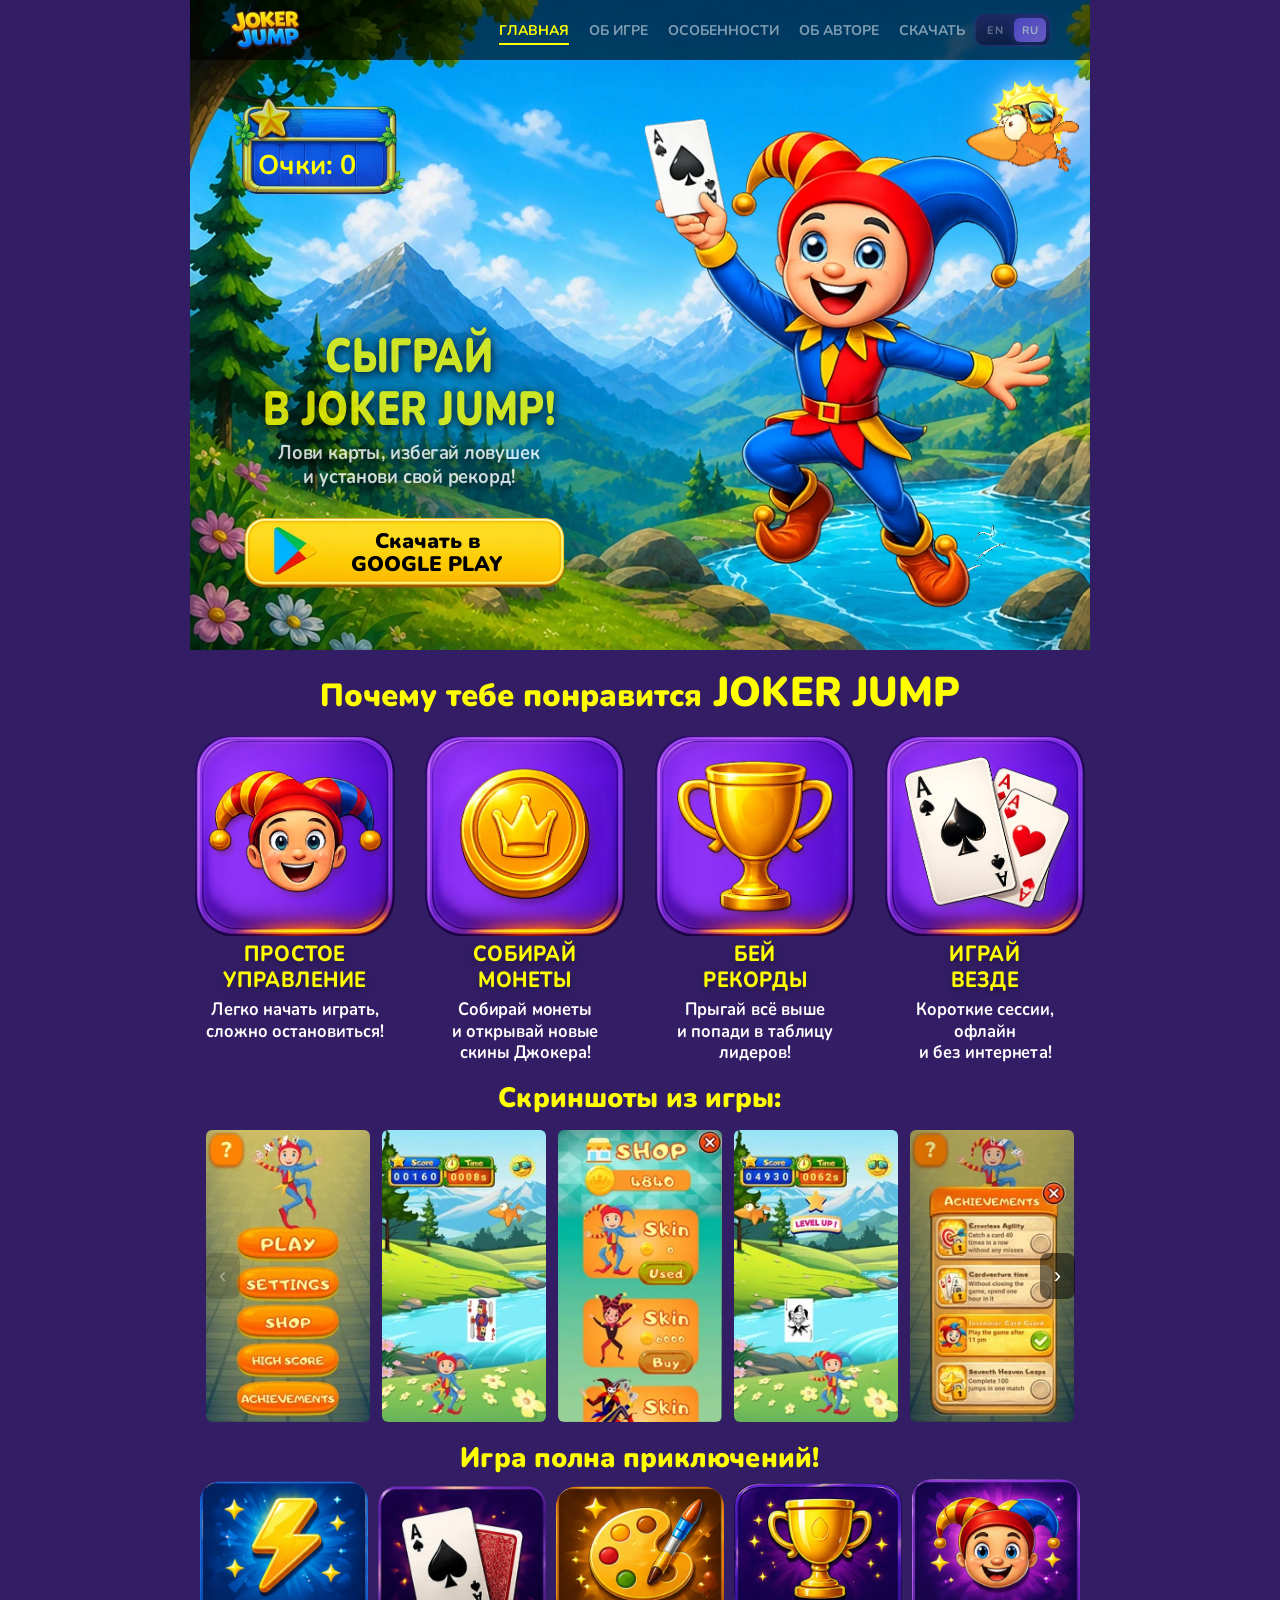
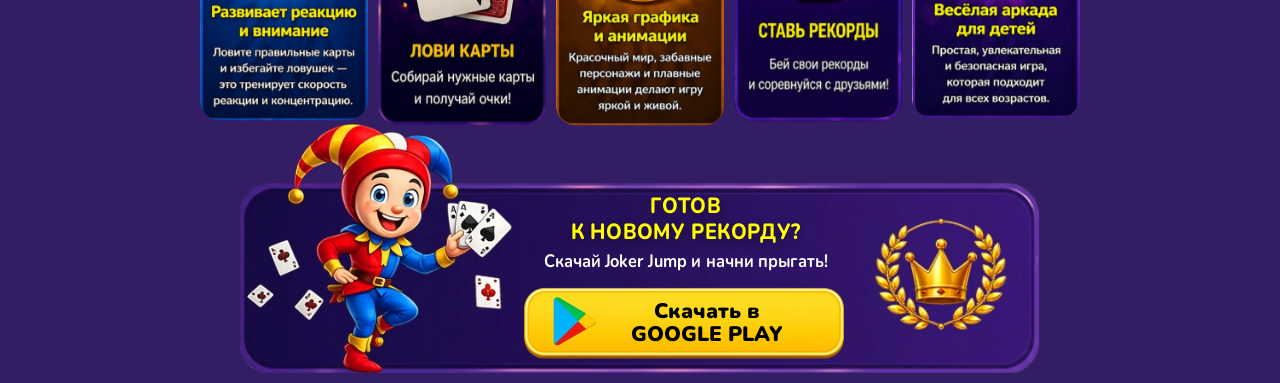
==== ru/index.html @ 9f448774 "Add files" ====
<!DOCTYPE html>
<html lang="ru">
<head>
    <meta charset="UTF-8">
    <title>Мой сайт</title>
    <link rel="stylesheet" href="../assets/styles/styles.css">
	<link href="https://fonts.googleapis.com/css2?family=Baloo+2:wght@400;600;700&display=swap" rel="stylesheet">
	<link href="https://fonts.googleapis.com/css2?family=Nunito:wght@400;600;700;800&display=swap" rel="stylesheet">
<style>
.hero-text{
    left:4%;
}
</style>
</head>

<body>
<header class="header">
    <div class="container menu">
        <img src="../assets/images/Logo.webp" alt="Logo" class="logo">

        <nav>
            <ul>
                <li><a href="index.html" class="active">ГЛАВНАЯ</a></li>
                <li><a href="about_Game.html">ОБ ИГРЕ</a></li>
                <li><a href="peculiarities.html">ОСОБЕННОСТИ</a></li>
                <li><a href="about_Me.html">ОБ АВТОРЕ</a></li>
                <li><a href="https://play.google.com/store/apps/details?id=com.Spinyminds.MyGame" target="_blank" rel="noopener noreferrer">СКАЧАТЬ</a></li>
            </ul>
        </nav>

        <div class="lang-switch">
            <a href="../index.html" class="lang-btn">EN</a>
            <a href="index.html" class="lang-btn active">RU</a>
        </div>
    </div>
</header>

<main class="wrapper">

<section class="hero">
    <div id="score" data-label="Очки">Очки: 0</div>

    <img src="../assets/images/Score.webp" class="score" alt="Score indicator">

    <div class="leaf-layer"></div>

    <div class="joker-stage">
        <img src="../assets/images/ball.webp" class="ball" alt="Ball">
        <img src="../assets/images/Joker.webp" class="joker-layer" alt="Joker character">

        <div class="eye" id="eye1">
            <img src="../assets/images/eye.webp" class="iris" alt="Eye iris">
        </div>

        <div class="eye" id="eye2">
            <img src="../assets/images/eye.webp" class="iris" alt="Eye iris">
        </div>
    </div>

    <img src="../assets/images/Fly.gif" class="fly-layer" alt="Flying animation">
    <img src="../assets/images/Sun.webp" class="sun" alt="Sun">
    <img src="../assets/images/Wave.gif" class="wave" alt="Wave animation">

    <div class="hero-text">
        <h2>СЫГРАЙ<br>в JOKER JUMP!</h2>
        <h3>Лови карты, избегай ловушек<br>и установи свой рекорд!</h3>
    </div>

    <a class="download-btn btn2"
       href="https://play.google.com/store/apps/details?id=com.Spinyminds.MyGame"
       target="_blank" rel="noopener noreferrer">

        <img src="../assets/images/Download.webp" alt="Download">

        <span class="download-text">Скачать в <br>GOOGLE PLAY</span>
    </a>
</section>

<div class="container content">
    <h1>Почему тебе понравится<span class="game-title"> JOKER JUMP</span></h1>

    <div class="small_cards">

        <div class="small_card-wrapper">
            <div class="small_card">
                <div class="small_card-icon" style="background-image: url('../assets/images/Sing_1.webp');"></div>
            </div>
            <h2>ПРОСТОЕ УПРАВЛЕНИЕ</h2>
            <h3>Легко начать играть, сложно остановиться!</h3>
        </div>

        <div class="small_card-wrapper">
            <div class="small_card">
                <div class="small_card-icon" style="background-image: url('../assets/images/Sing_2.webp');"></div>
            </div>
            <h2>СОБИРАЙ МОНЕТЫ</h2>
            <h3>Собирай монеты <br>и открывай новые скины Джокера!</h3>
        </div>

        <div class="small_card-wrapper">
            <div class="small_card">
                <div class="small_card-icon" style="background-image: url('../assets/images/Sing_3.webp');"></div>
            </div>
            <h2>БЕЙ <br>РЕКОРДЫ</h2>
            <h3>Прыгай всё выше <br>и попади в таблицу лидеров!</h3>
        </div>

        <div class="small_card-wrapper">
            <div class="small_card">
                <div class="small_card-icon" style="background-image: url('../assets/images/Sing_4.webp');"></div>
            </div>
            <h2>ИГРАЙ <br>ВЕЗДЕ</h2>
            <h3>Короткие сессии, офлайн <br>и без интернета!</h3>
        </div>

    </div>

<section class="container content">

<h4>Скриншоты из игры:</h4>

<div class="gallery">
  <button class="nav prev">‹</button>

  <div class="gallery-wrapper">
    <div class="gallery-track">
      <img src="../assets/images/Screens_1.webp" alt="Gameplay screenshot 1">
      <img src="../assets/images/Screens_2.webp" alt="Gameplay screenshot 2">
      <img src="../assets/images/Screens_3.webp" alt="Gameplay screenshot 3">
      <img src="../assets/images/Screens_4.webp" alt="Gameplay screenshot 4">
      <img src="../assets/images/Screens_5.webp" alt="Gameplay screenshot 5">
      <img src="../assets/images/Screens_6.webp" alt="Gameplay screenshot 6">
      <img src="../assets/images/Screens_7.webp" alt="Gameplay screenshot 7">
      <img src="../assets/images/Screens_8.webp" alt="Gameplay screenshot 8">
    </div>
  </div>

  <button class="nav next">›</button>
</div>

<h4>Игра полна приключений!</h4>

<div class="layout-grid">

    <div class="wrapper">
        <div class="card">
            <img src="../assets/images/Card_01.webp" alt="Game card 1">
        </div>
    </div>

    <div class="wrapper">
        <div class="card">
            <img src="../assets/images/Card_02.webp" alt="Game card 2">
        </div>
    </div>

    <div class="wrapper">
        <div class="card">
            <img src="../assets/images/Card_03.webp" alt="Game card 3">
        </div>
    </div>

    <div class="wrapper">
        <div class="card">
            <img src="../assets/images/Card_04.webp" alt="Game card 4">
        </div>
    </div>

    <div class="wrapper">
        <div class="card">
            <img src="../assets/images/Card_05.webp" alt="Game card 5">
        </div>
    </div>

</div>

<div class="plaque-wrapper">

    <img src="../assets/images/Purple_plaque.webp" class="Purple_plaque" alt="Purple plaque">

    <div class="plaque-text">
        <h2>ГОТОВ <br>К НОВОМУ РЕКОРДУ?</h2>
        <h3>Скачай Joker Jump и начни прыгать!</h3>
    </div>

    <a class="download-btn btn1"
       href="https://play.google.com/store/apps/details?id=com.Spinyminds.MyGame"
       target="_blank" rel="noopener noreferrer">

        <img src="../assets/images/Download.webp" alt="Download Game">

        <span class="download-text">Скачать в <br>GOOGLE PLAY</span>
    </a>

</div>

</section>
</div>
</main>

<script src="../assets/scripts/script.js"></script>
</body>
</html>
---- assets/styles/styles.css ----
* {
    margin: 0;
    padding: 0;
    box-sizing: border-box;
}

html {
    background: #331E66;
}

@keyframes fadeIn {
    from { opacity: 0; }
    to { opacity: 1; }
}

body {
    animation: fadeIn 0.2s ease;
    font-family: "Nunito", sans-serif;
    background: url('../images/fon.webp') repeat;
}

h1,
h4 {
    color: yellow;
    text-align: center;
    font-weight: 900;
    line-height: 1.1;
    margin: 15px 0 10px;
    transform: scaleX(0.95);
}

h1 {
    transform: scaleX(0.95);
}

h4 {
    font-size: 28px;
}

h2 {
    font-size: 22px;
    font-weight: 800;
    color: yellow;
    text-align: center;
    margin: 5px 0;
    letter-spacing: 0.5px;
    text-transform: uppercase;
    text-shadow: 0 3px 10px rgba(0,0,0,0.4);
    transform: scaleX(0.9);
    line-height: 1.2;
}

h3 {
    font-size: 18px;
    font-weight: 700;
    color: #fff;
    text-align: center;
    transform: scaleX(0.9);
    line-height: 1.2;
}

.container {
    max-width: 900px;
    margin: 0 auto;
    height: 100%;
    user-select: none;
}

.header {
    position: fixed;
    top: 0;
    left: 50%;
    transform: translateX(-50%);
    width: 100%;
    max-width: 900px;
    height: 60px;
    background: rgba(0, 0, 0, 0.6);
    z-index: 3;
}

.menu {
    display: flex;
    align-items: center;
    height: 100%;
    padding: 0 40px;
}

nav {
  margin-left: auto;
}

.menu ul {
    display: flex;
    gap: 6px 20px;
    list-style: none;
    margin-left: 20px;
    flex-wrap: wrap;
}

.menu a {
    white-space: nowrap;
    font-size: 14px;
}

.logo {
    height: 40px;
}

.hero {
    width: 100%;
    max-width: 900px;
    height: 650px;
    margin: 0 auto;
    background: url('../images/Cap.webp') no-repeat left top;
    position: relative;
    overflow: hidden;
    z-index: 1;
    user-select: none;
}

.score {
    position: absolute;
    height: 15%;
    top: 15%;
    left: 0%;
    transform: translate(+25%, 0%);
    z-index: 2;
    pointer-events: none;
    opacity: 0.8;
}

#score {
    position: absolute;
    top: 21%;
    left: 53px;
    text-align: left;
    font-size: 27px;
    font-weight: bold;
    color: yellow;
    z-index: 3;
    padding: 10px 15px;
    border-radius: 10px;
    pointer-events: none;
}

.leaf-layer {
    position: absolute;
    inset: 0;
    overflow: hidden;
    pointer-events: none;
}

.joker-stage {
    position: absolute;
    width: 900px;
    height: 650px;
    left: 50%;
    top: 0;
    transform: translateX(-50%);
    transform-origin: top center;
    z-index: 2;
    pointer-events: none;
}

.joker-layer {
    position: absolute;
    inset: 0;
    width: auto;
    height: 80%;
    object-fit: contain;
    margin-left: 455px;
    margin-top: 100px;
    z-index: 2;
    pointer-events: none;
}

.ball {
    position: absolute;
    inset: 0;
    width: 12%;
    height: 12%;
    object-fit: contain;
    margin-left: 600px;
    margin-top: 210px;
    z-index: 1;
    pointer-events: none;
}

.eye {
    position: absolute;
    width: 60px;
    height: 60px;
    overflow: hidden;
    border-radius: 50%;
    z-index: 1;
}

#eye1 {
    top: 217px;
    left: 595px;
}

#eye2 {
    top: 225px;
    left: 650px;
}

.iris {
    position: absolute;
    width: 50%;
    height: 50%;
    top: 50%;
    left: 50%;
    transform: translate(-50%, -50%);
    pointer-events: none;
}

.sun {
    width: 80px;
    position: absolute;
    top: 80px;
    left: 800px;
    animation: sunDance 3s ease-in-out infinite;
    transform-origin: center bottom;
    pointer-events: none;
    filter:
        drop-shadow(0 0 10px rgba(220,240,255,0.9))
        drop-shadow(0 0 25px rgba(140,180,255,0.5))
        drop-shadow(0 0 50px rgba(90,120,255,0.3));
}

.wave {
    position: absolute;
    top: 485px;
    left: 730px;
    pointer-events: none;
}

@keyframes sunDance {
    0% { transform: rotate(-8deg) translateY(0) scaleY(1) scaleX(0.95); }
    25% { transform: rotate(0deg) translateY(-5px) scaleY(1.05); }
    50% { transform: rotate(10deg) translateY(0) scaleY(1.0); }
    75% { transform: rotate(0deg) translateY(-5px) scaleY(1.10); }
    100% { transform: rotate(-8deg) translateY(0) scaleY(1) scaleX(0.95); }
}

nav ul {
    list-style: none;
    display: flex;
    gap: 30px;
}

nav a {
    position: relative;
    text-decoration: none;
    color: rgba(255, 255, 255, 0.5);
    font-weight: bold;
    padding-bottom: 5px;
    transition: all 0.3s ease;
}

nav a.active {
    color: yellow;
}

nav a::after {
    content: "";
    position: absolute;
    left: 0;
    bottom: 0;
    width: 0%;
    height: 2px;
    background: yellow;
    transition: width 0.3s ease;
}

nav a.active::after,
nav a:hover::after {
    width: 100%;
}

nav a:hover {
    color: yellow;
}

nav ul:hover a,
nav ul:hover a.active {
    color: rgba(255, 255, 255, 0.3);
}

nav ul a:hover,
nav ul a.active:hover {
    color: yellow;
}

.content {
    padding: 5px;
}

.game-title {
    font-size: 1.3em;
}

.layout-grid {
    display: grid;
    grid-template-columns: repeat(auto-fit, minmax(130px, 1fr));
    gap: 10px;
    width: 100%;
    max-width: 1000px;
    margin-top: 0;
}

.wrapper {
    perspective: 900px;
    will-change: transform;
}

.card {
    position: relative;
    border-radius: 20px;
    overflow: hidden;
    transform-style: preserve-3d;
    will-change: transform;
    opacity: 0;
    transform: translateY(40px) scale(0.95);
    transition: opacity .6s ease, transform .6s ease;
}

.card.show {
    opacity: 1;
    transform: translateY(0) scale(1);
}

.card img {
    width: 100%;
    display: block;
    transform: translateZ(20px);
    pointer-events: none;
}

.overlay {
    position: absolute;
    inset: 0;
    background: linear-gradient(to top, rgba(0,0,0,0.8), transparent);
    transform: translateZ(30px);
}

.card-content {
    position: absolute;
    bottom: 0;
    padding: 20px;
    color: white;
    transform: translateZ(60px);
}

.card-content h3 {
    margin: 0 0 8px;
}

.card-content p {
    font-size: 14px;
    opacity: 0.8;
}

.glare {
    position: absolute;
    inset: 0;
    border-radius: inherit;
    opacity: 0;
    pointer-events: none;
    mix-blend-mode: overlay;
}

.card::before {
    content: "";
    position: absolute;
    inset: -2px;
    border-radius: 22px;
    background: linear-gradient(45deg, #ff00cc, #3333ff, #ffcc00);
    filter: blur(10px);
    opacity: 0;
    transition: .3s;
}

.card:hover::before {
    opacity: .8;
}

.spark {
    position: absolute;
    width: 10px;
    height: 10px;
    background: gold;
    border-radius: 50%;
    pointer-events: none;
    opacity: 0;
    animation: sparkAnim 0.8s ease-out forwards;
}

@keyframes sparkAnim {
    0% { transform: scale(0); opacity: 1; }
    100% { transform: scale(1) translate(var(--x), var(--y)); opacity: 0; }
}

.small_cards {
    display: grid;
    grid-template-columns: repeat(auto-fit, minmax(160px, 1fr));
    gap: 30px;
    padding-top: 10px;
    max-width: 900px;
    margin: 0 auto;
}

.small_card-wrapper {
    width: 100%;
    cursor: pointer;
}

.small_card {
    width: 100%;
    aspect-ratio: 1 / 1;
    background: url("../images/Button.webp") no-repeat center/cover;
    border-radius: 20px;
    transition: transform 0.35s ease, box-shadow 0.35s ease;
    position: relative;
    overflow: hidden;
}

.small_card::before {
    content: "";
    position: absolute;
    top: 0;
    left: -100%;
    width: 100%;
    height: 100%;
    background: linear-gradient(
        120deg,
        transparent,
        rgba(255,255,255,0.4),
        transparent
    );
    transition: 0.6s;
}

.small_card-icon {
    position: absolute;
    inset: 0;
    background-size: contain;
    background-repeat: no-repeat;
    background-position: center;
    transition: transform 0.35s ease;
}

.small_card-wrapper:hover .small_card {
    transform: translateY(-8px);
    box-shadow: 0 12px 25px rgba(0,0,0,0.2);
}

.small_card-wrapper:hover .small_card::before {
    left: 100%;
}

.small_card-wrapper:hover .small_card-icon {
    transform: scale(1.1) rotate(5deg);
}

.fall-item {
    position: absolute;
    top: -80px;
    background-size: contain;
    background-repeat: no-repeat;
    pointer-events: auto;
    cursor: pointer;
    animation: fall linear forwards, sway ease-in-out infinite;
    will-change: transform, filter;
}

@keyframes fall {
    0% { transform: translateY(0) rotate(0deg); opacity: 1; }
    80% { opacity: 1; }
    100% { transform: translateY(var(--fall-distance)) rotate(360deg); opacity: 0; }
}

@keyframes sway {
    0%, 100% { margin-left: 0px; }
    50% { margin-left: 30px; }
}

.fly-layer {
    position: absolute;
    top: 100px;
    left: 0;
    width: 120px;
    will-change: transform;
    z-index: 1;
    cursor: pointer;
    pointer-events: auto;
}

.gallery {
    position: relative;
    max-width: 1100px;
    margin: 10px auto;
}

.gallery-wrapper {
    overflow: hidden;
    cursor: grab;
}

.gallery-track {
    display: flex;
    transition: transform 0.4s ease;
    cursor: grab;
}

.gallery-track img {
    flex-shrink: 0;
    width: calc(100% / 5);
    padding: 6px;
    border-radius: 12px;
    object-fit: cover;
    user-select: none;
    pointer-events: none;
}

.nav {
    position: absolute;
    top: 50%;
    transform: translateY(-50%);
    background: rgba(0,0,0,0.5);
    color: white;
    border: none;
    padding: 10px 14px;
    cursor: pointer;
    font-size: 22px;
    border-radius: 8px;
    z-index: 10;
}

.prev { left: 5px; }
.next { right: 5px; }

.nav:hover {
    background: rgba(0,0,0,0.8);
}

.nav:disabled {
    opacity: 0.3;
    cursor: default;
}

@media (max-width: 900px) {
    .gallery-track img {
        width: calc(100% / 3);
    }
}

@media (max-width: 500px) {
    .gallery-track img {
        width: 100%;
    }
}

.plaque-wrapper {
    position: relative;
    display: flex;
    justify-content: center;
    width: 100%;
}

.Purple_plaque {
    display: block;
    width: 800px;
}

.plaque-text,
.plaque-text_2 {
    position: absolute;
    left: 50%;
    text-align: center;
    color: black;
}

.plaque-text {
    top: 35%;
    transform: translate(-36%, -20%);
}

.plaque-text_2 {
    top: 25%;
    transform: translate(-44%, -20%);
}

.plaque-text h2,
.plaque-text_2 h2 {
    font-size: clamp(18px, 2.2vw, 22px);
    font-weight: 800;
    color: yellow;
    text-align: center;
    margin: 0;
    letter-spacing: 0.5px;
    text-transform: uppercase;
    text-shadow: 0 3px 10px rgba(0,0,0,0.4);
}

.plaque-text h3,
.plaque-text_2 h3 {
    font-size: clamp(15px, 1.8vw, 18px);
    font-weight: 700;
    color: #fff;
    text-align: center;
    margin: 5px;
}

.download-btn {
    position: absolute;
    display: inline-block;
    transition:
        transform 0.2s ease,
        filter 0.2s ease,
        box-shadow 0.2s ease;
    border-radius: 20px;
    overflow: hidden;
    transform: scale(1);
}

.btn1 {
    top: 80%;
    left: 55%;
    --tx: -50%;
    --ty: -50%;
    transform: translate(-50%, -50%) scale(1);
}

.btn2 {
    top: 85%;
    left: 0%;
    --tx: 17%;
    --ty: -50%;
    transform: translate(17%, -50%) scale(1);
    z-index: 2;
}

.btn3 {
    top: 70%;
    left: 0%;
    --tx: 95%;
    --ty: -50%;
    transform: translate(95%, -50%) scale(1);
    z-index: 2;
}

.download-btn:hover {
    transform: translate(var(--tx, 0), var(--ty, 0)) scale(1.04);
    filter: brightness(1.08);
    box-shadow: 0 15px 35px rgba(0,0,0,0.45);
}

.download-btn:active {
    transform: translate(var(--tx, 0), var(--ty, 0)) scale(0.94);
}

.download-btn img {
    display: block;
    width: 320px;
    user-select: none;
    pointer-events: none;
}

.download-text {
    position: absolute;
    top: 50%;
    left: 50%;
    transform: translate(-35%, -50%);
    color: black;
    font-size: 21px;
    pointer-events: none;
    font-weight: 900;
    line-height: 1.1;
    text-align: center;
    white-space: nowrap;
}

.hero-text {
    position: absolute;
    top: 50%;
    left: 2%;
    text-align: center;
    color: black;
}

.hero h2 {
    font-size: 48px;
    color: yellow;
    text-align: center;
    font-weight: 900;
    text-shadow:
        0 3px 10px rgba(0,0,0,0.9),
        0 0 20px rgba(0,0,0,0.6);
    opacity: 0.8;
    line-height: 1.1;
    transform: scaleX(0.8);
}

.hero h3 {
    font-size: 20px;
    color: white;
    text-align: center;
    font-weight: 700;
    opacity: 0.8;
    text-shadow:
        0 3px 10px rgba(0,0,0,0.9),
        0 0 20px rgba(0,0,0,0.6);
}

.lang-switch {
  display: flex;
  align-items: center;
  gap: 3px;
  margin-left: 10px;
  opacity: 0.6;
  padding: 3px;
  border-radius: 9px;
  background:
    linear-gradient(180deg, rgba(50, 25, 100, .95), rgba(18, 10, 45, .95));
  border: 1px solid rgba(141, 92, 255, .22);
  box-shadow: 0 0 10px rgba(120,70,255,.12);
}

.lang-btn {
  display: flex;
  align-items: center;
  justify-content: center;
  width: 32px;
  height: 24px;
  border-radius: 6px;
  text-decoration: none;
  font-size: 11px !important;
  font-weight: 700;
  letter-spacing: .5px;
  color: rgba(255,255,255,.55);
  transition: .2s ease;
}

.lang-btn:hover {
  color: #fff;
  background: rgba(141,92,255,.12);
}

.lang-btn.active {
  color: #fff;
  background: linear-gradient(135deg, #7f4fff, #ac72ff);
  box-shadow: 0 0 10px rgba(140,90,255,.35);
}

.lang-switch:hover .lang-btn {
  opacity: .35;
}

.lang-switch .lang-btn:hover {
  opacity: 1;
}

@media (max-width: 900px) {
  .lang-switch {
    margin-top: 4px;
  }
}
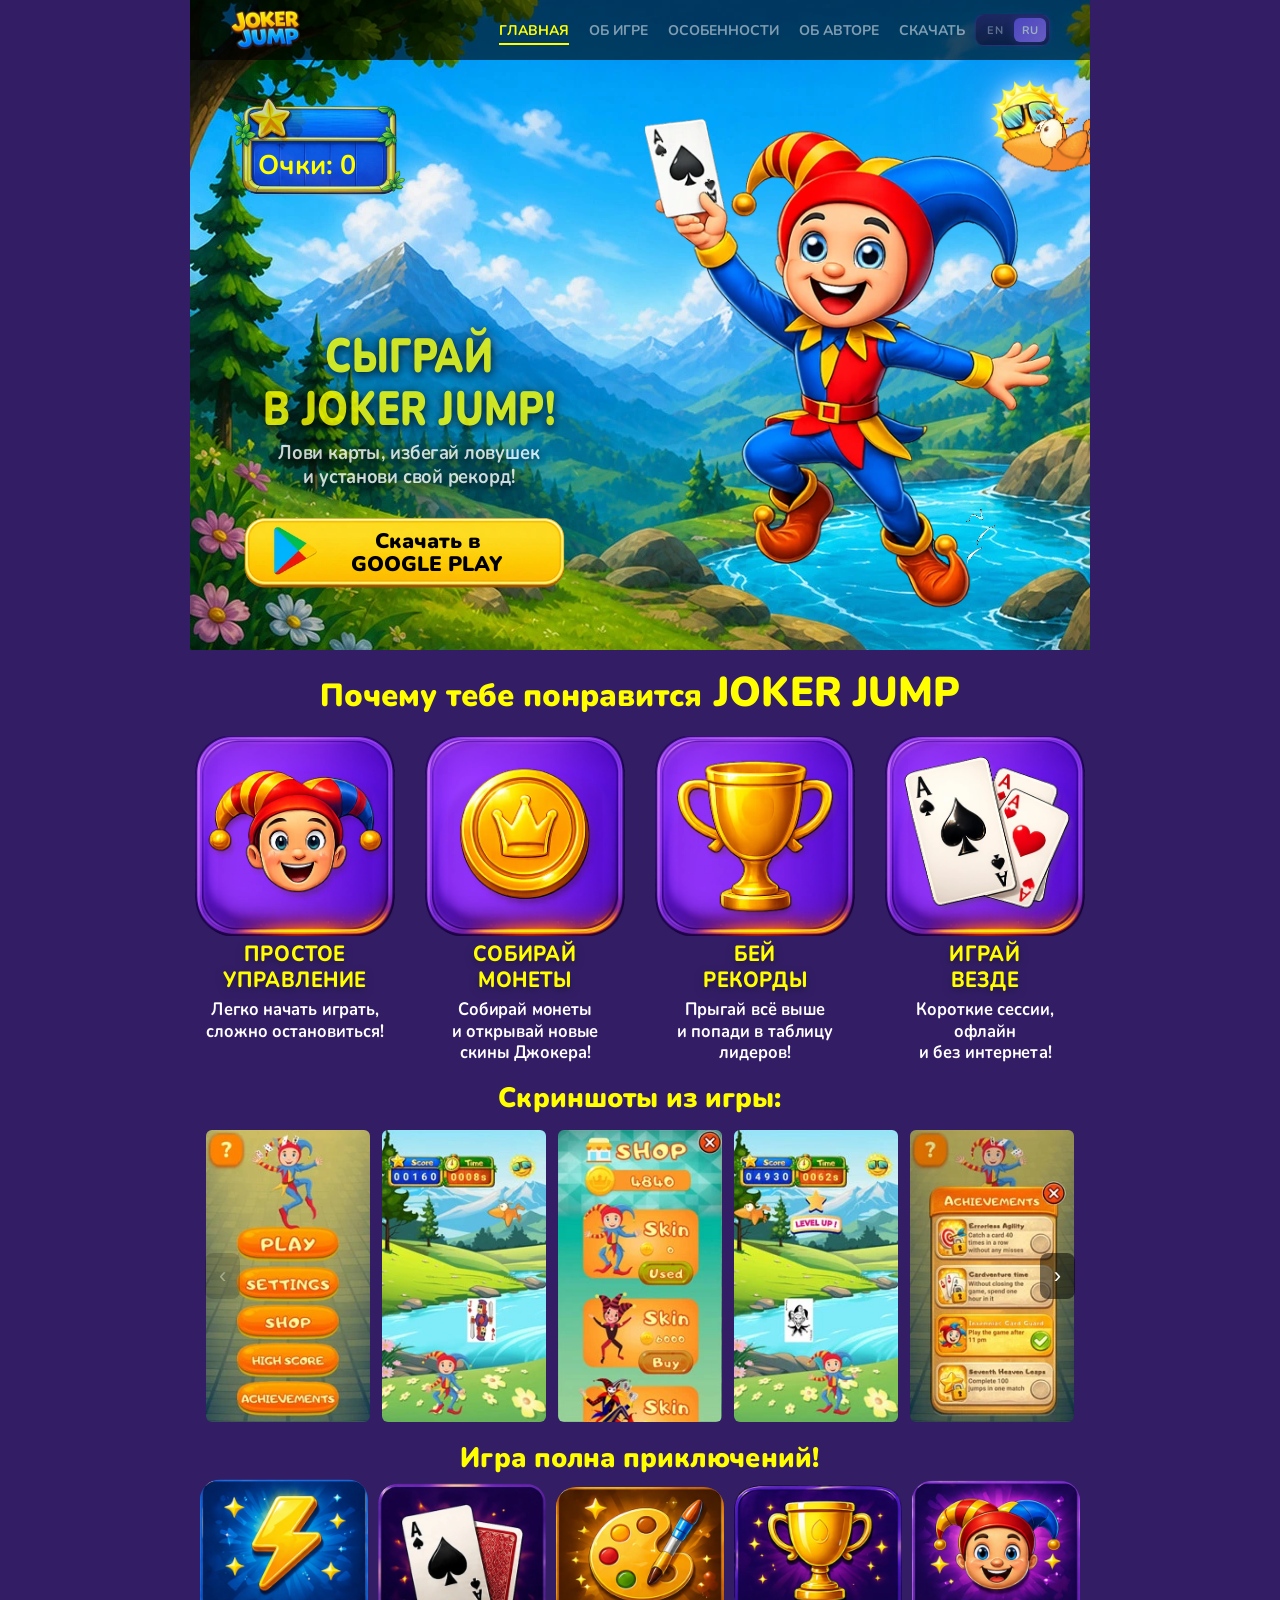
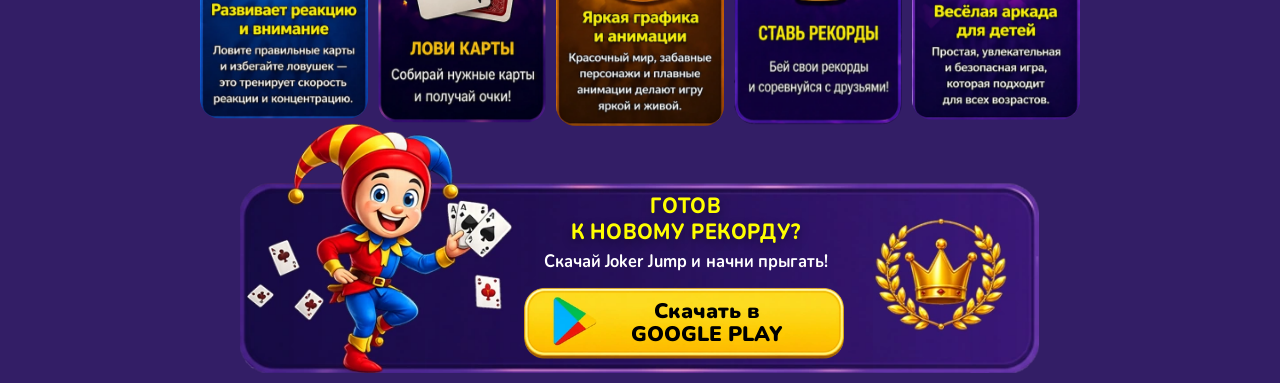
==== commit 85102226: "Fix" ====
--- a/ru/index.html
+++ b/ru/index.html
@@ -197,7 +197,9 @@
 </section>
 </div>
 </main>
-
+<script>
+  window.IMAGE_BASE = "../assets/images/";
+</script>
 <script src="../assets/scripts/script.js"></script>
 </body>
 </html>
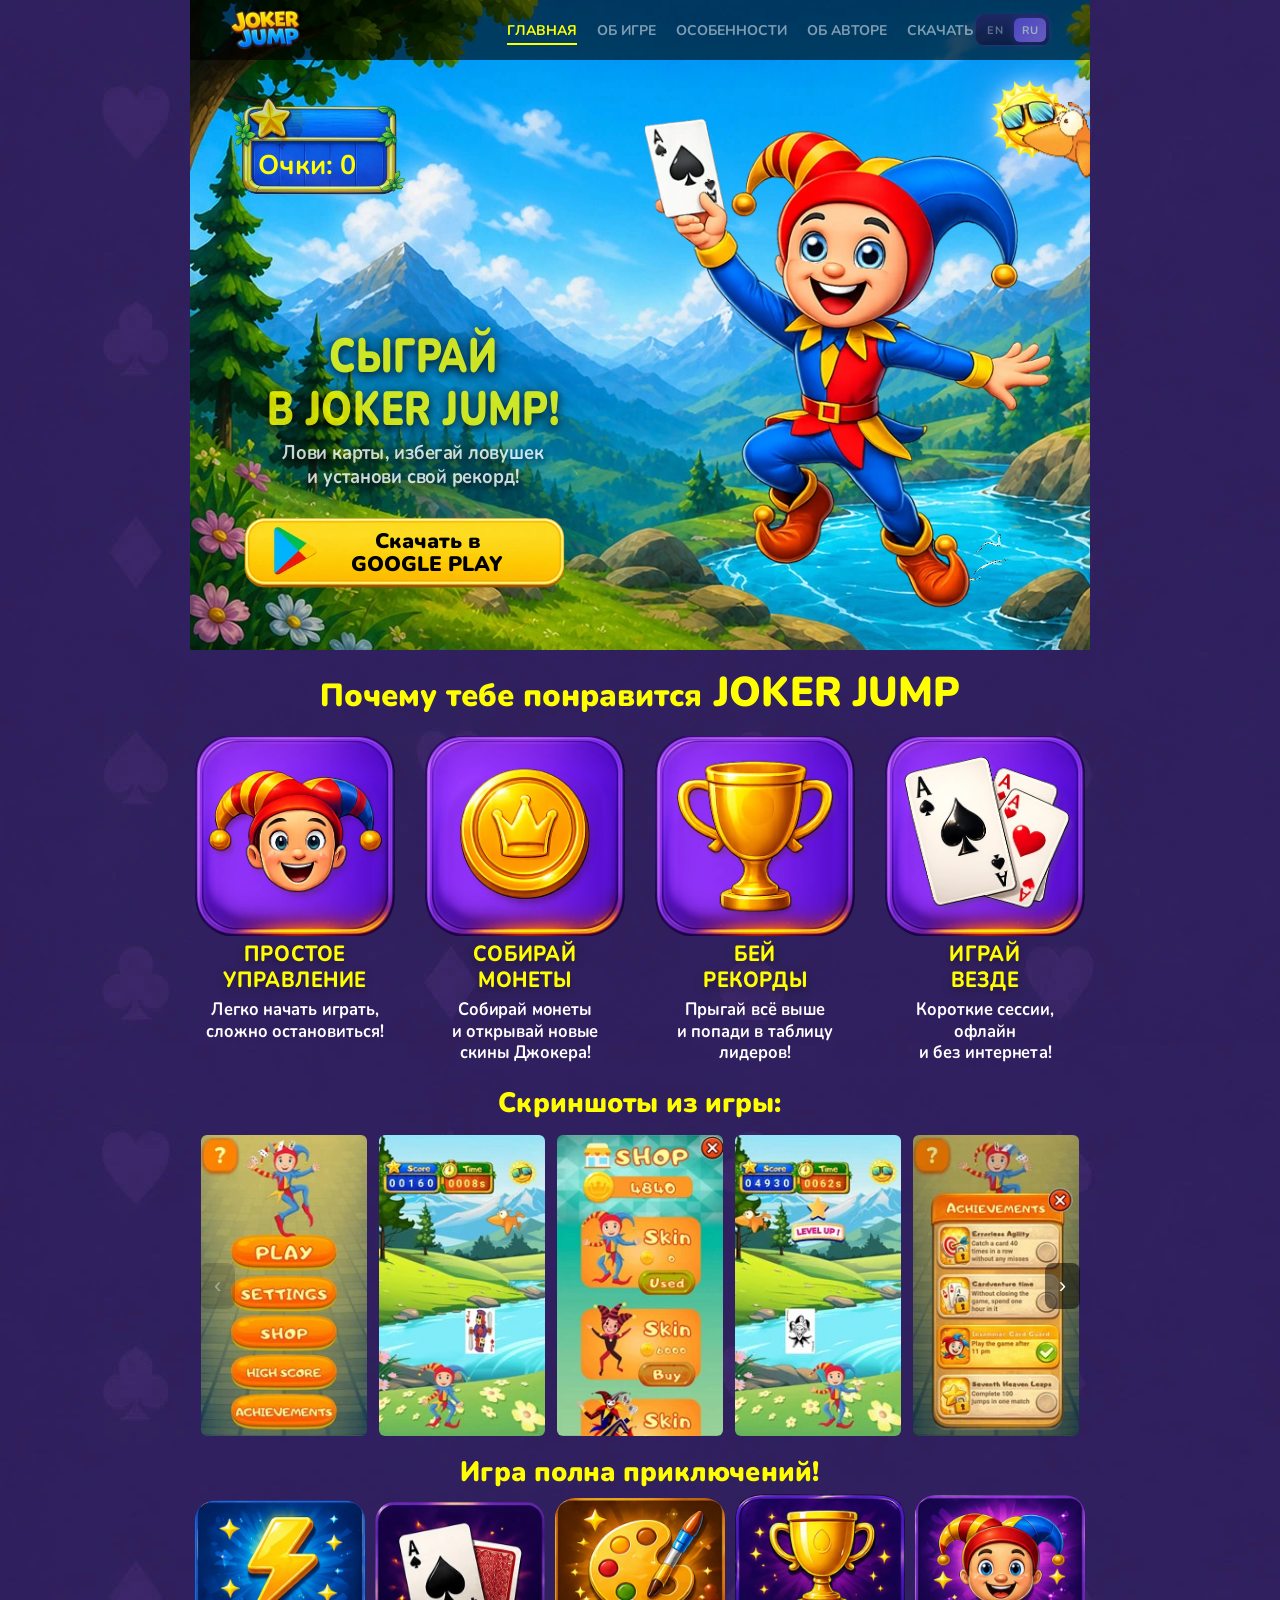
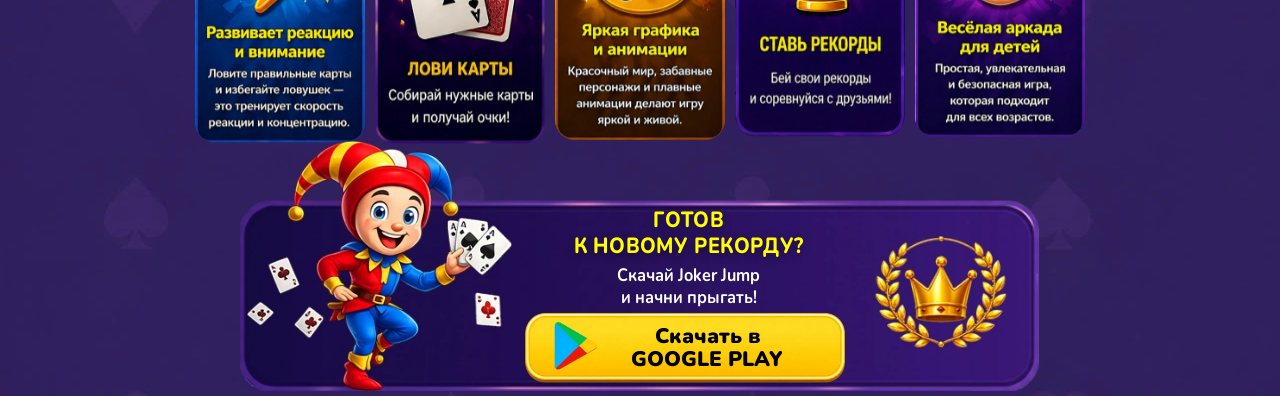
==== commit 3cc8f65c: "MOBILE VERSION" ====
--- a/ru/index.html
+++ b/ru/index.html
@@ -7,8 +7,15 @@
 	<link href="https://fonts.googleapis.com/css2?family=Baloo+2:wght@400;600;700&display=swap" rel="stylesheet">
 	<link href="https://fonts.googleapis.com/css2?family=Nunito:wght@400;600;700;800&display=swap" rel="stylesheet">
 <style>
+@media (max-width:768px){
 .hero-text{
-    left:4%;
+    transform:
+        translateX(-7%)
+}
+}
+.plaque-text {
+    top: 35%;
+    transform: translate(-31%, -20%);
 }
 </style>
 </head>
@@ -17,8 +24,12 @@
 <header class="header">
     <div class="container menu">
         <img src="../assets/images/Logo.webp" alt="Logo" class="logo">
-
-        <nav>
+		<button class="burger-btn" id="burgerBtn">
+			<span></span>
+			<span></span>
+			<span></span>
+		</button>
+		<nav id="mainNav">
             <ul>
                 <li><a href="index.html" class="active">ГЛАВНАЯ</a></li>
                 <li><a href="about_Game.html">ОБ ИГРЕ</a></li>
@@ -27,11 +38,10 @@
                 <li><a href="https://play.google.com/store/apps/details?id=com.Spinyminds.MyGame" target="_blank" rel="noopener noreferrer">СКАЧАТЬ</a></li>
             </ul>
         </nav>
-
-        <div class="lang-switch">
-            <a href="../index.html" class="lang-btn">EN</a>
-            <a href="index.html" class="lang-btn active">RU</a>
-        </div>
+		<div class="lang-switch">
+		<a href="../index.html" class="lang-btn" data-lang="en">EN</a>
+		<a href="index.html" class="lang-btn" data-lang="ru">RU</a>
+		</div>		
     </div>
 </header>
 
@@ -39,39 +49,29 @@
 
 <section class="hero">
     <div id="score" data-label="Очки">Очки: 0</div>
-
     <img src="../assets/images/Score.webp" class="score" alt="Score indicator">
-
     <div class="leaf-layer"></div>
-
     <div class="joker-stage">
         <img src="../assets/images/ball.webp" class="ball" alt="Ball">
         <img src="../assets/images/Joker.webp" class="joker-layer" alt="Joker character">
-
         <div class="eye" id="eye1">
             <img src="../assets/images/eye.webp" class="iris" alt="Eye iris">
         </div>
-
         <div class="eye" id="eye2">
             <img src="../assets/images/eye.webp" class="iris" alt="Eye iris">
         </div>
     </div>
-
     <img src="../assets/images/Fly.gif" class="fly-layer" alt="Flying animation">
     <img src="../assets/images/Sun.webp" class="sun" alt="Sun">
     <img src="../assets/images/Wave.gif" class="wave" alt="Wave animation">
-
     <div class="hero-text">
         <h2>СЫГРАЙ<br>в JOKER JUMP!</h2>
         <h3>Лови карты, избегай ловушек<br>и установи свой рекорд!</h3>
     </div>
-
     <a class="download-btn btn2"
        href="https://play.google.com/store/apps/details?id=com.Spinyminds.MyGame"
        target="_blank" rel="noopener noreferrer">
-
         <img src="../assets/images/Download.webp" alt="Download">
-
         <span class="download-text">Скачать в <br>GOOGLE PLAY</span>
     </a>
 </section>
@@ -114,7 +114,7 @@
         </div>
 
     </div>
-
+</div>
 <section class="container content">
 
 <h4>Скриншоты из игры:</h4>
@@ -124,14 +124,14 @@
 
   <div class="gallery-wrapper">
     <div class="gallery-track">
-      <img src="../assets/images/Screens_1.webp" alt="Gameplay screenshot 1">
-      <img src="../assets/images/Screens_2.webp" alt="Gameplay screenshot 2">
-      <img src="../assets/images/Screens_3.webp" alt="Gameplay screenshot 3">
-      <img src="../assets/images/Screens_4.webp" alt="Gameplay screenshot 4">
-      <img src="../assets/images/Screens_5.webp" alt="Gameplay screenshot 5">
-      <img src="../assets/images/Screens_6.webp" alt="Gameplay screenshot 6">
-      <img src="../assets/images/Screens_7.webp" alt="Gameplay screenshot 7">
-      <img src="../assets/images/Screens_8.webp" alt="Gameplay screenshot 8">
+              <div class="slide"><img src="../assets/images/Screens_1.webp" alt="Gameplay screenshot 1"></div>
+              <div class="slide"><img src="../assets/images/Screens_2.webp" alt="Gameplay screenshot 2"></div>
+              <div class="slide"><img src="../assets/images/Screens_3.webp" alt="Gameplay screenshot 3"></div>
+              <div class="slide"><img src="../assets/images/Screens_4.webp" alt="Gameplay screenshot 4"></div>
+              <div class="slide"><img src="../assets/images/Screens_5.webp" alt="Gameplay screenshot 5"></div>
+              <div class="slide"><img src="../assets/images/Screens_6.webp" alt="Gameplay screenshot 6"></div>
+              <div class="slide"><img src="../assets/images/Screens_7.webp" alt="Gameplay screenshot 7"></div>
+              <div class="slide"><img src="../assets/images/Screens_8.webp" alt="Gameplay screenshot 8"></div>
     </div>
   </div>
 
@@ -180,7 +180,7 @@
 
     <div class="plaque-text">
         <h2>ГОТОВ <br>К НОВОМУ РЕКОРДУ?</h2>
-        <h3>Скачай Joker Jump и начни прыгать!</h3>
+        <h3>Скачай Joker Jump <br>и начни прыгать!</h3>
     </div>
 
     <a class="download-btn btn1"
@@ -195,11 +195,12 @@
 </div>
 
 </section>
-</div>
+
 </main>
 <script>
   window.IMAGE_BASE = "../assets/images/";
 </script>
-<script src="../assets/scripts/script.js"></script>
+<script src="../assets/scripts/script.js" defer></script>
+<script src="../assets/scripts/burgerbtn.js" defer></script>
 </body>
 </html>
--- a/assets/styles/styles.css
+++ b/assets/styles/styles.css
@@ -26,10 +26,6 @@
     font-weight: 900;
     line-height: 1.1;
     margin: 15px 0 10px;
-    transform: scaleX(0.95);
-}
-
-h1 {
     transform: scaleX(0.95);
 }
 
@@ -83,17 +79,13 @@
     align-items: center;
     height: 100%;
     padding: 0 40px;
-}
-
-nav {
-  margin-left: auto;
+	
 }
 
 .menu ul {
     display: flex;
     gap: 6px 20px;
     list-style: none;
-    margin-left: 20px;
     flex-wrap: wrap;
 }
 
@@ -512,11 +504,15 @@
     display: flex;
     transition: transform 0.4s ease;
     cursor: grab;
+	  will-change: transform;
+	    align-items: stretch; /* важно */
 }
 
 .gallery-track img {
-    flex-shrink: 0;
-    width: calc(100% / 5);
+  flex: 0 0 auto;
+    /* width: calc(100% / 5); */
+	  width: 100%;
+  height: auto;
     padding: 6px;
     border-radius: 12px;
     object-fit: cover;
@@ -537,7 +533,9 @@
     border-radius: 8px;
     z-index: 10;
 }
-
+nav {
+  margin-left: auto;
+}
 .prev { left: 5px; }
 .next { right: 5px; }
 
@@ -584,7 +582,7 @@
 
 .plaque-text {
     top: 35%;
-    transform: translate(-36%, -20%);
+    transform: translate(-20%, -20%);
 }
 
 .plaque-text_2 {
@@ -626,7 +624,7 @@
 }
 
 .btn1 {
-    top: 80%;
+    top: 83%;
     left: 55%;
     --tx: -50%;
     --ty: -50%;
@@ -685,7 +683,7 @@
 .hero-text {
     position: absolute;
     top: 50%;
-    left: 2%;
+    left: 40px;
     text-align: center;
     color: black;
 }
@@ -718,14 +716,21 @@
   display: flex;
   align-items: center;
   gap: 3px;
-  margin-left: 10px;
+  margin-left: 2px;
   opacity: 0.6;
   padding: 3px;
   border-radius: 9px;
   background:
-    linear-gradient(180deg, rgba(50, 25, 100, .95), rgba(18, 10, 45, .95));
+    linear-gradient(
+      180deg,
+      rgba(50, 25, 100, .95),
+      rgba(18, 10, 45, .95)
+    );
+
   border: 1px solid rgba(141, 92, 255, .22);
-  box-shadow: 0 0 10px rgba(120,70,255,.12);
+
+  box-shadow:
+    0 0 10px rgba(120,70,255,.12);
 }
 
 .lang-btn {
@@ -762,8 +767,391 @@
   opacity: 1;
 }
 
-@media (max-width: 900px) {
+
+/* BURGER */
+
+.burger-btn {
+  display: none;
+  flex-direction: column;
+  justify-content: center;
+  align-items: center;
+  width: 44px;
+  height: 44px;
+  background: transparent;
+  border: none;
+  cursor: pointer;
+  gap: 5px;
+  z-index: 100;
+    position: absolute;
+  left: 50%;
+  transform: translateX(-50%);
+}
+
+.burger-btn span {
+  width: 24px;
+  height: 2px;
+  background: #fff;
+  transition: .3s;
+}
+
+.burger-btn.open span:nth-child(1) {
+  transform: rotate(45deg) translate(5px, 5px);
+}
+
+.burger-btn.open span:nth-child(2) {
+  opacity: 0;
+}
+
+.burger-btn.open span:nth-child(3) {
+  transform: rotate(-45deg) translate(5px, -5px);
+}
+
+.slide {
+  flex: 0 0 50%; /* мобильная версия */
+}
+.slide img {
+  width: 100%;
+  height: 100%;
+  object-fit: cover;
+  /* display: block; */
+}
+
+
+
+@media (min-width: 768px) {
+  .slide { flex: 0 0 33.333%; }
+  .btn3{
+    top:70%;
+    left:50%;
+    transform: translate(-45%, -50%) scale(1.1);
+}
+}
+
+@media (min-width: 900px) {
+  .slide { flex: 0 0 20%; }
+}
+/* ==========================================================
+   MOBILE VERSION
+   ========================================================== */
+
+@media (max-width:768px){
+
+html,
+body{
+    overflow-x:hidden;
+}
+.burger-btn {
+  display: flex;
+}
+
+nav {
+  position: fixed;
+  top: 60px;
+  left: 0;
+  width: 100%;
+  background: rgba(0,0,0,.92);
+  z-index: 999;
+
+  max-height: 0;
+  overflow: hidden;
+  opacity: 0;
+  transform: translateY(-10px);
+
+  transition: 
+    max-height 0.35s ease,
+    opacity 0.25s ease,
+    transform 0.25s ease;
+}
+
+nav.open {
+  max-height: 400px;
+  opacity: 1;
+  transform: translateY(0);
+}
+
+
+nav ul {
+  flex-direction: column;
+  gap: 0;
+  width: 100%;
+}
+
+nav li {
+  width: 100%;
+}
+
+nav a {
+   display: block;
+   border-bottom: none;
+   text-align: center;
+   font-size: 13px;
+   padding: 6px 8px;
+  }
+
+
+/* ---------- HEADER ---------- */
+
+.header{
+    height:60px;
+}
+
+.menu{
+    padding:0 12px;
+}
+
+.logo{
+    height:34px;
+}
+
+nav ul{
+    gap:12px;
+}
+.lang-switch {
+  margin-top: 0;
+    margin-left:5px;
+}
+
+/* ---------- HERO ---------- */
+
+.hero{
+    width:100%;
+    height:560px;
+    background-position:center top;
+    background-size:cover;
+    overflow:hidden;
+}
+
+/* ---------- SCORE ---------- */
+
+.score{
+    width:110px;
+	height: auto;
+    top:160px;
+    left:45px;
+    transform:none;
+}
+
+#score{
+    top:190px;
+    left:59px;
+    font-size:20px;
+    padding:0;
+}
+
+/* ---------- JOKER ---------- */
+
+.joker-stage{
+    /* width:900px; */
+    /* height:650px; */
+
+    transform:
+        translateX(-45%)
+		translateY(15%)
+        scale(.55);
+
+    transform-origin:top center;
+}
+
+/* ---------- TEXT ---------- */
+
+.hero-text{
+    position:absolute;
+
+    left:40px;;
+    right:auto;
+
+    top:auto;
+    bottom:110px;
+
+    text-align:center;
+
+    padding:0 15px;
+}
+
+.hero h2{
+    font-size:34px;
+    line-height:1;
+}
+
+.hero h3{
+    font-size:15px;
+    margin-top:10px;
+}
+
+/* ---------- DOWNLOAD ---------- */
+
+.btn2{
+    top:auto;
+    bottom:15px;
+    left:15px;
+
+    /* transform:translateX(-50%); */
+}
+
+.download-btn img{
+    width:220px;
+}
+
+.download-text{
+    font-size:15px;
+}
+
+/* ---------- CARDS GAME ---------- */
+
+.leaf-layer{
+    position:absolute;
+    inset:0;
+    overflow:hidden;
+    z-index:20;
+}
+
+/* увеличить карты для пальца */
+
+.fall-item{
+    min-width:70px;
+    min-height:70px;
+
+    touch-action:manipulation;
+}
+
+/* ---------- CONTENT ---------- */
+
+.content{
+    padding:15px;
+}
+
+h1{
+    font-size:28px;
+}
+
+h4{
+    font-size:26px;
+}
+
+h2{
+    font-size:18px;
+}
+
+h3{
+    font-size:14px;
+}
+
+/* ---------- FEATURES ---------- */
+
+.small_cards{
+    grid-template-columns:repeat(4, 1fr);
+    gap:12px;
+}
+
+.small_card-wrapper{
+    max-width:none;
+    width:100%;
+}
+
+/* ---------- SCREENSHOTS ---------- */
+
+.gallery{
+    margin-top:20px;
+}
+
+.gallery-track img{
+    width:100%;
+}
+
+/* ---------- ADVENTURE CARDS ---------- */
+
+.layout-grid{
+    grid-template-columns:repeat(2, 1fr);
+    gap:10px;
+}
+
+/* ---------- PLAQUE ---------- */
+
+.Purple_plaque{
+    width:100%;
+}
+
+.plaque-text{
+    width:90%;
+    left:50%;
+    top:65%;
+    transform:translate(-40%, -70%);
+}
+.plaque-text h2,
+.plaque-text_2 h2 {
+	    transform:translate(-5%, 30%);
+	    font-size:19px;
+}
+
+.plaque-text h3,
+.plaque-text_2 h3 {
+    font-size:15px;
+		    transform:translate(-5%, 30%);
+}
+.plaque-text h2{
+    font-size:19px;
+}
+
+.plaque-text h3{
+    font-size:14px;
+}
+
+/* нижняя кнопка */
+
+.btn1{
+    top:140%;
+    left:50%;
+    transform: translate(-45%, -50%) scale(1.6);
+}
+
+.btn1 img{
+    width:220px;
+}
+.btn3{
+    top:140%;
+    left:50%;
+    transform: translate(-45%, -50%) scale(1.6);
+}
+
+.btn3 img{
+    width:220px;
+}
+/* ---------- GALLERY ARROWS ---------- */
+
+.nav{
+    padding:8px 12px;
+    font-size:20px;
+}
+
+/* ---------- FLY ---------- */
+
+.fly-layer{
+    width:90px;
+}
+
+/* ---------- SUN ---------- */
+
+.sun{
+    width:55px;
+    top:80px;
+    left:60px;
+    right:auto;
+}
+
+/* ---------- WAVE ---------- */
+
+.wave{
+    width:90px;
+    top:310px;
+    left:395px;
+    right:0;
+}
+
+
   .lang-switch {
-    margin-top: 4px;
+    margin-left: auto;
+    margin-right: 10px;
+    margin-top: 0;
   }
+
 }
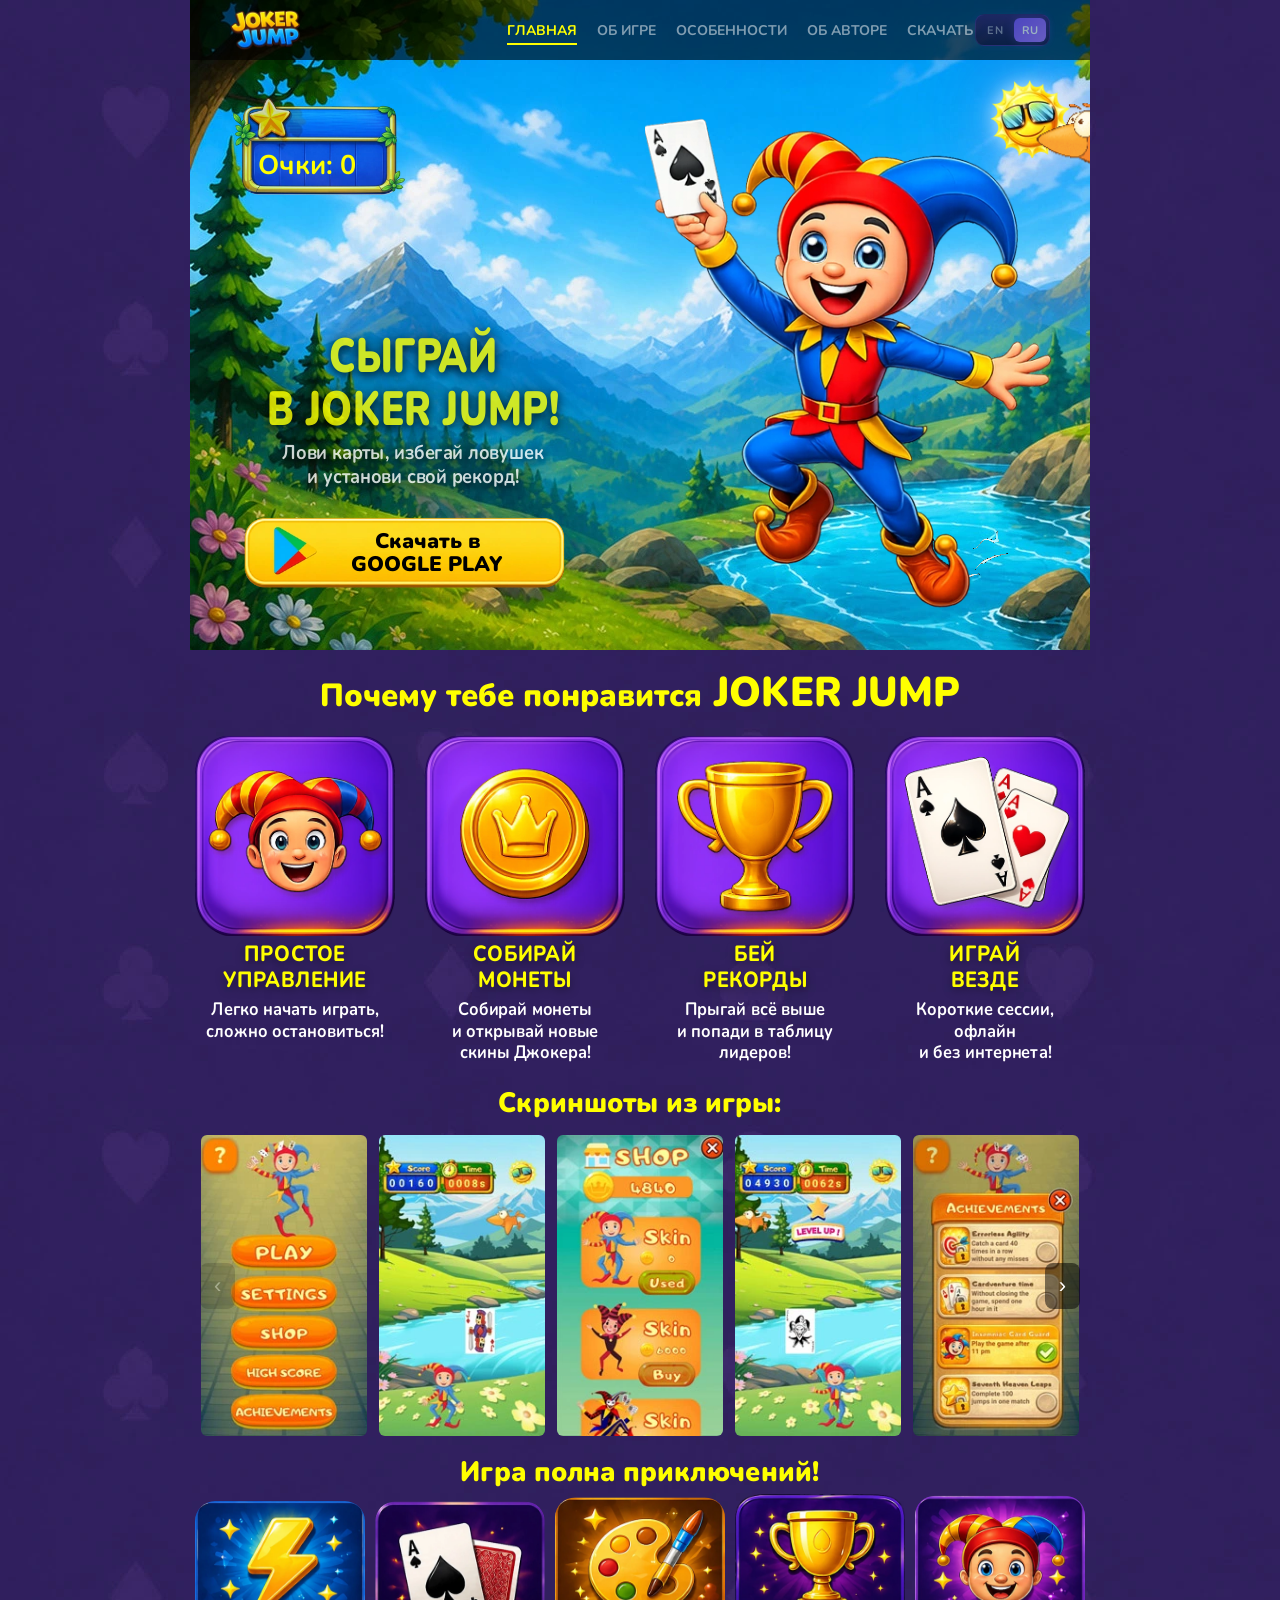
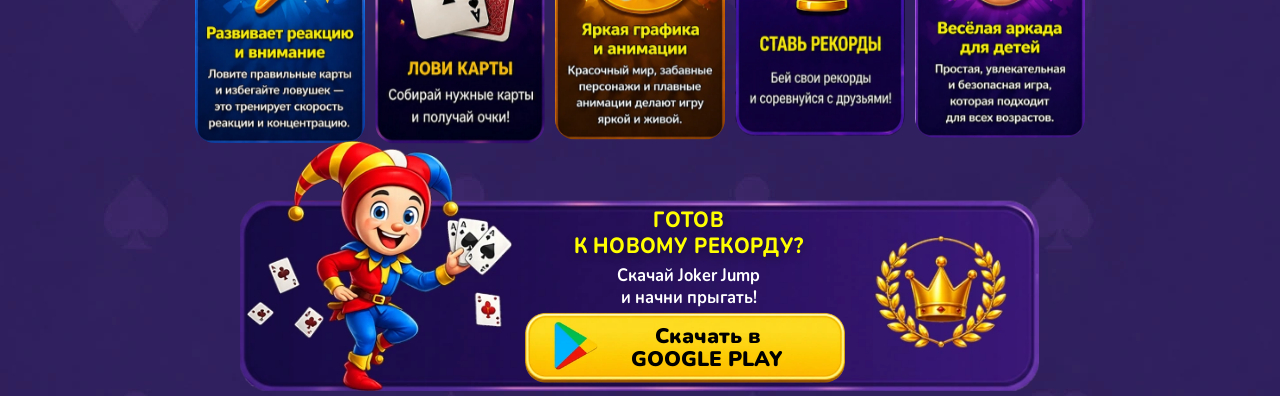
==== commit 2fe5d1b2: "Fix meta name="viewport"" ====
--- a/ru/index.html
+++ b/ru/index.html
@@ -2,6 +2,8 @@
 <html lang="ru">
 <head>
     <meta charset="UTF-8">
+	<meta name="viewport"
+      content="width=device-width, initial-scale=1.0">
     <title>Мой сайт</title>
     <link rel="stylesheet" href="../assets/styles/styles.css">
 	<link href="https://fonts.googleapis.com/css2?family=Baloo+2:wght@400;600;700&display=swap" rel="stylesheet">
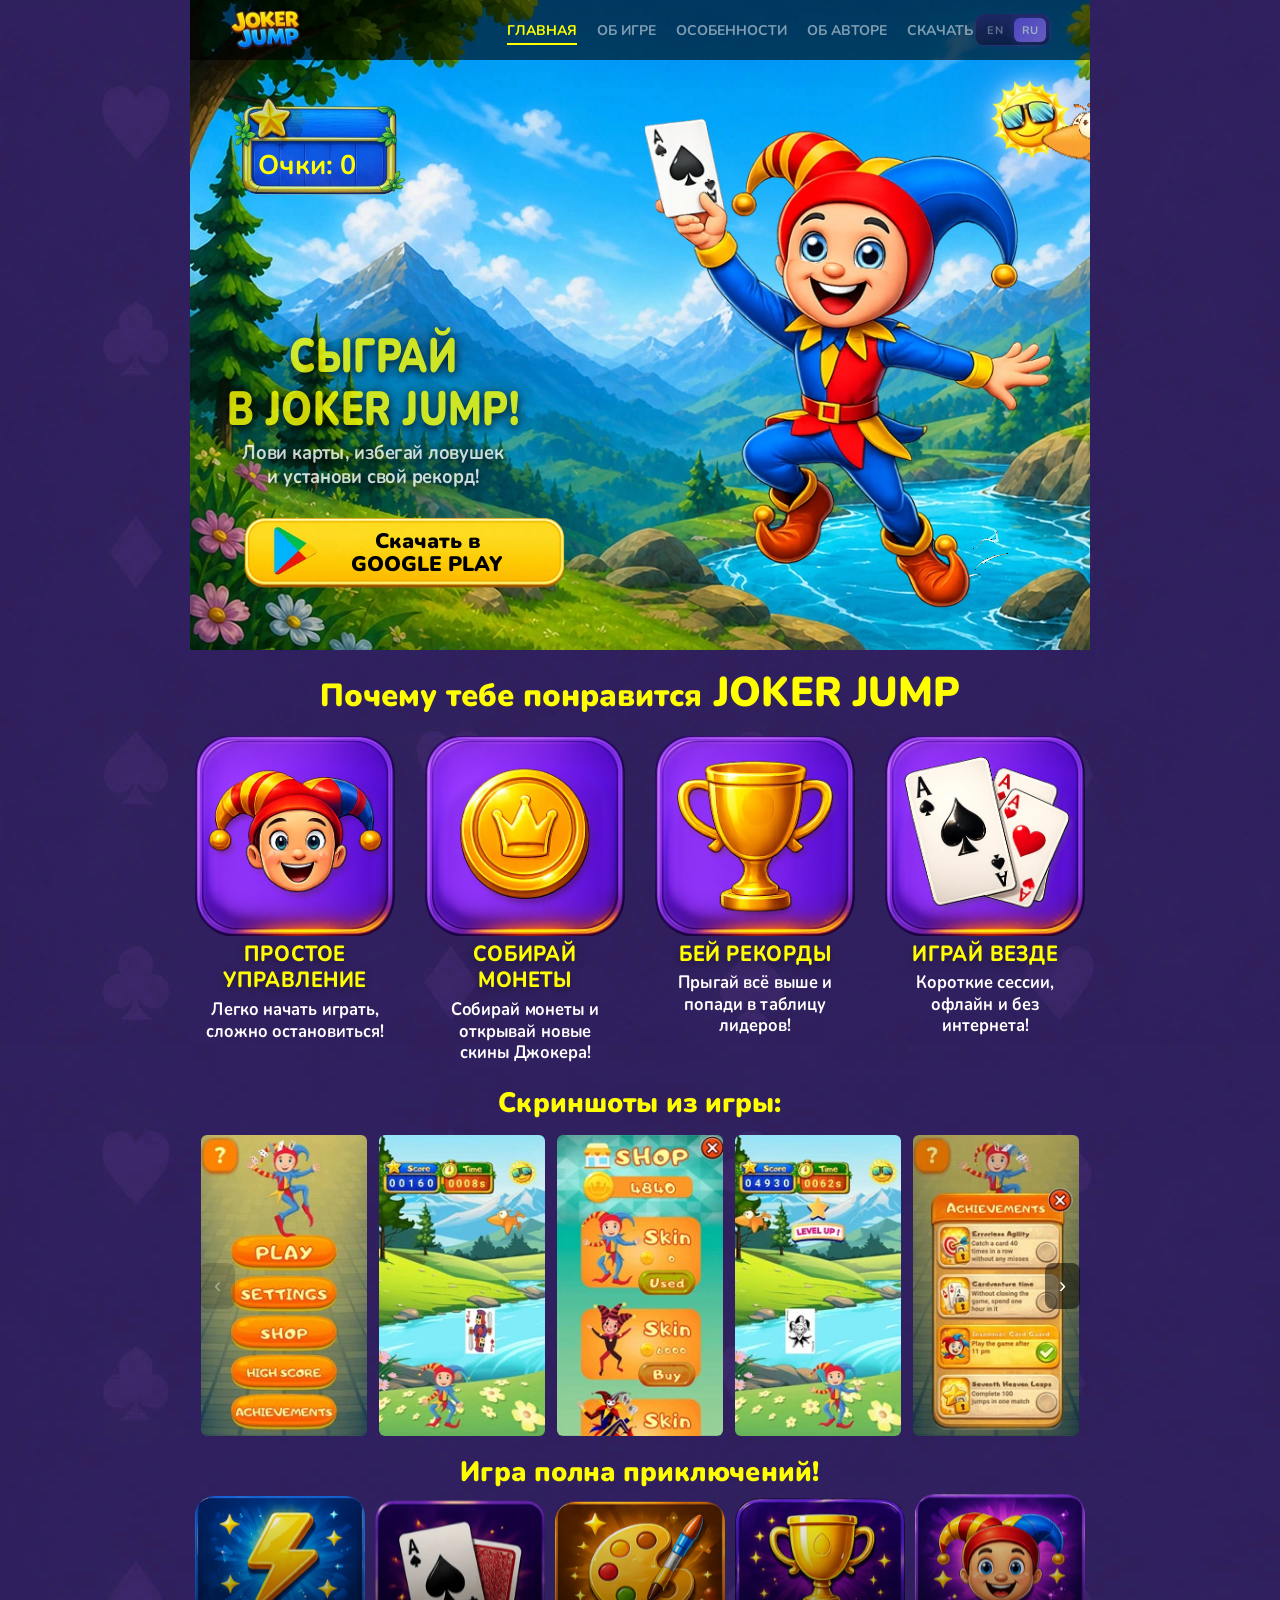
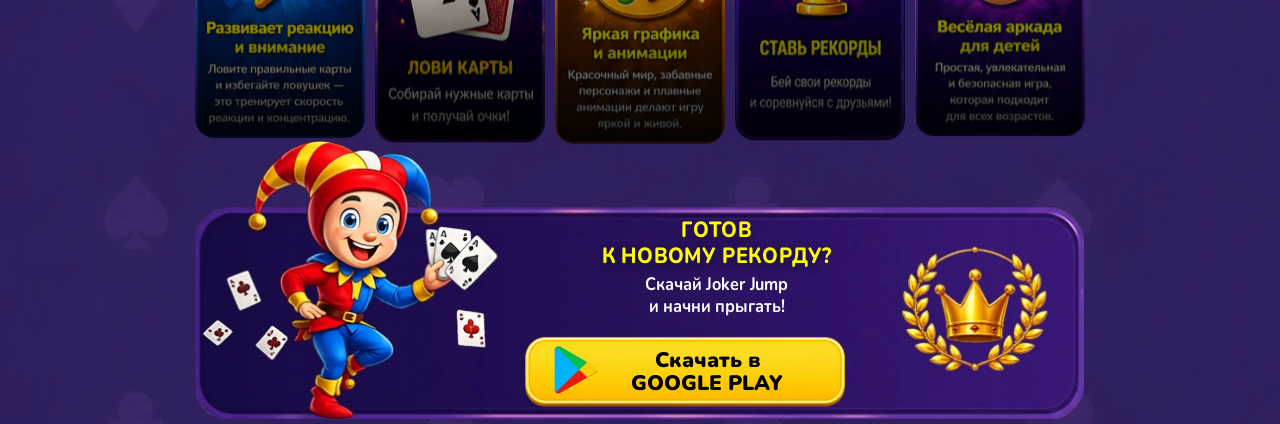
==== commit b26814bf: "Fixed mobile version" ====
--- a/ru/index.html
+++ b/ru/index.html
@@ -4,7 +4,7 @@
     <meta charset="UTF-8">
 	<meta name="viewport"
       content="width=device-width, initial-scale=1.0">
-    <title>Мой сайт</title>
+    <title>Joker Jump</title>
     <link rel="stylesheet" href="../assets/styles/styles.css">
 	<link href="https://fonts.googleapis.com/css2?family=Baloo+2:wght@400;600;700&display=swap" rel="stylesheet">
 	<link href="https://fonts.googleapis.com/css2?family=Nunito:wght@400;600;700;800&display=swap" rel="stylesheet">
@@ -15,10 +15,10 @@
         translateX(-7%)
 }
 }
-.plaque-text {
-    top: 35%;
-    transform: translate(-31%, -20%);
-}
+<!-- .plaque-text { -->
+    <!-- top: 35%; -->
+    <!-- transform: translate(-31%, -20%); -->
+<!-- } -->
 </style>
 </head>
 
@@ -96,26 +96,26 @@
                 <div class="small_card-icon" style="background-image: url('../assets/images/Sing_2.webp');"></div>
             </div>
             <h2>СОБИРАЙ МОНЕТЫ</h2>
-            <h3>Собирай монеты <br>и открывай новые скины Джокера!</h3>
+            <h3>Собирай монеты и открывай новые скины Джокера!</h3>
         </div>
 
         <div class="small_card-wrapper">
             <div class="small_card">
                 <div class="small_card-icon" style="background-image: url('../assets/images/Sing_3.webp');"></div>
             </div>
-            <h2>БЕЙ <br>РЕКОРДЫ</h2>
-            <h3>Прыгай всё выше <br>и попади в таблицу лидеров!</h3>
+            <h2>БЕЙ РЕКОРДЫ</h2>
+            <h3>Прыгай всё выше и попади в таблицу лидеров!</h3>
         </div>
 
         <div class="small_card-wrapper">
             <div class="small_card">
                 <div class="small_card-icon" style="background-image: url('../assets/images/Sing_4.webp');"></div>
             </div>
-            <h2>ИГРАЙ <br>ВЕЗДЕ</h2>
-            <h3>Короткие сессии, офлайн <br>и без интернета!</h3>
-        </div>
-
-    </div>
+            <h2>ИГРАЙ ВЕЗДЕ</h2>
+            <h3>Короткие сессии, офлайн и без интернета!</h3>
+        </div>
+    </div>
+	
 </div>
 <section class="container content">
 
@@ -147,33 +147,52 @@
     <div class="wrapper">
         <div class="card">
             <img src="../assets/images/Card_01.webp" alt="Game card 1">
+			<div class="overlay"></div>
+            <div class="card-content"></div>
+            <div class="glare"></div>
         </div>
     </div>
 
     <div class="wrapper">
         <div class="card">
             <img src="../assets/images/Card_02.webp" alt="Game card 2">
-        </div>
+			<div class="overlay"></div>
+            <div class="card-content"></div>
+            <div class="glare"></div>        </div>
     </div>
 
     <div class="wrapper">
         <div class="card">
             <img src="../assets/images/Card_03.webp" alt="Game card 3">
-        </div>
+ 			<div class="overlay"></div>
+            <div class="card-content"></div>
+            <div class="glare"></div>       </div>
     </div>
 
     <div class="wrapper">
         <div class="card">
             <img src="../assets/images/Card_04.webp" alt="Game card 4">
-        </div>
+ 			<div class="overlay"></div>
+            <div class="card-content"></div>
+            <div class="glare"></div>       </div>
     </div>
 
     <div class="wrapper">
         <div class="card">
             <img src="../assets/images/Card_05.webp" alt="Game card 5">
-        </div>
-    </div>
-
+ 			<div class="overlay"></div>
+            <div class="card-content"></div>
+            <div class="glare"></div>
+		</div>
+    </div>
+	<div class="wrapper mobile-only">
+    <div class="card">
+        <img src="../assets/images/Card_05_ru_additional.webp" alt="Game card 5 additional">
+        <div class="overlay"></div>
+        <div class="card-content"></div>
+        <div class="glare"></div>
+    </div>
+	</div>
 </div>
 
 <div class="plaque-wrapper">
--- a/assets/styles/styles.css
+++ b/assets/styles/styles.css
@@ -548,30 +548,16 @@
     cursor: default;
 }
 
-@media (max-width: 900px) {
-    .gallery-track img {
-        width: calc(100% / 3);
-    }
-}
-
-@media (max-width: 500px) {
-    .gallery-track img {
-        width: 100%;
-    }
-}
-
-.plaque-wrapper {
+
+
+
+.plaque-wrapper{
     position: relative;
-    display: flex;
-    justify-content: center;
-    width: 100%;
-}
-
-.Purple_plaque {
-    display: block;
-    width: 800px;
-}
-
+    width: 100%;    
+	display: flex;
+    max-width: 900px;
+    margin: 0 auto;
+}
 .plaque-text,
 .plaque-text_2 {
     position: absolute;
@@ -610,7 +596,9 @@
     text-align: center;
     margin: 5px;
 }
-
+.Purple_plaque{
+    width:100%;
+}
 .download-btn {
     position: absolute;
     display: inline-block;
@@ -646,7 +634,6 @@
     --tx: 95%;
     --ty: -50%;
     transform: translate(95%, -50%) scale(1);
-    z-index: 2;
 }
 
 .download-btn:hover {
@@ -683,7 +670,7 @@
 .hero-text {
     position: absolute;
     top: 50%;
-    left: 40px;
+    /* left: 40px; */
     text-align: center;
     color: black;
 }
@@ -775,10 +762,16 @@
   flex-direction: column;
   justify-content: center;
   align-items: center;
-  width: 44px;
-  height: 44px;
-  background: transparent;
-  border: none;
+  width: 48px;
+  height: 48px;
+  /* background: transparent; */
+  /* border: none; */
+  
+  background: rgba(0, 0, 0, 0.7);
+  border: 1px solid rgba(255,255,255,0.2);
+  border-radius: 12px;
+  box-shadow: 0 0 15px rgba(0,0,0,0.4);
+  
   cursor: pointer;
   gap: 5px;
   z-index: 100;
@@ -788,10 +781,13 @@
 }
 
 .burger-btn span {
-  width: 24px;
-  height: 2px;
-  background: #fff;
-  transition: .3s;
+  width: 28px;
+  height: 3px;
+  border-radius: 3px;
+  background: yellow;
+    box-shadow:
+    0 0 6px rgba(255,255,0,0.8),
+    0 0 12px rgba(255,255,0,0.4);
 }
 
 .burger-btn.open span:nth-child(1) {
@@ -815,7 +811,22 @@
   object-fit: cover;
   /* display: block; */
 }
-
+.mobile-only{
+    display:none;
+}
+
+
+@media (max-width: 900px) {
+    .gallery-track img {
+        width: calc(100% / 3);
+    }
+}
+
+@media (max-width: 500px) {
+    .gallery-track img {
+        width: 100%;
+    }
+}
 
 
 @media (min-width: 768px) {
@@ -843,7 +854,9 @@
 .burger-btn {
   display: flex;
 }
-
+.mobile-only{
+    display:block;
+}
 nav {
   position: fixed;
   top: 60px;
@@ -926,14 +939,14 @@
 .score{
     width:110px;
 	height: auto;
-    top:160px;
-    left:45px;
+	top:30%;
+	left:8%;
     transform:none;
 }
 
 #score{
-    top:190px;
-    left:59px;
+	top:35%;
+	left:11%;
     font-size:20px;
     padding:0;
 }
@@ -945,8 +958,8 @@
     /* height:650px; */
 
     transform:
-        translateX(-45%)
-		translateY(15%)
+        translateX(-52%)
+		translateY(6%)
         scale(.55);
 
     transform-origin:top center;
@@ -957,7 +970,7 @@
 .hero-text{
     position:absolute;
 
-    left:40px;;
+	left:4.7%;
     right:auto;
 
     top:auto;
@@ -982,10 +995,8 @@
 
 .btn2{
     top:auto;
-    bottom:15px;
-    left:15px;
-
-    /* transform:translateX(-50%); */
+	bottom:4%;
+    left:0%;
 }
 
 .download-btn img{
@@ -1039,8 +1050,8 @@
 /* ---------- FEATURES ---------- */
 
 .small_cards{
-    grid-template-columns:repeat(4, 1fr);
-    gap:12px;
+    grid-template-columns:repeat(2, 1fr);
+    gap:11px;
 }
 
 .small_card-wrapper{
@@ -1048,6 +1059,16 @@
     width:100%;
 }
 
+
+    .small_card-wrapper h2 {
+        font-size: 17px;
+        line-height: 1.1;
+    }
+
+    .small_card-wrapper h3 {
+        font-size: 15px;
+        line-height: 1.2;
+    }
 /* ---------- SCREENSHOTS ---------- */
 
 .gallery{
@@ -1061,35 +1082,32 @@
 /* ---------- ADVENTURE CARDS ---------- */
 
 .layout-grid{
-    grid-template-columns:repeat(2, 1fr);
+    grid-template-columns:repeat(3, 1fr);
     gap:10px;
 }
 
 /* ---------- PLAQUE ---------- */
 
-.Purple_plaque{
-    width:100%;
-}
 
 .plaque-text{
     width:90%;
     left:50%;
-    top:65%;
+    top:70%;
     transform:translate(-40%, -70%);
 }
 .plaque-text h2,
 .plaque-text_2 h2 {
 	    transform:translate(-5%, 30%);
-	    font-size:19px;
+	    font-size:15px;
 }
 
 .plaque-text h3,
 .plaque-text_2 h3 {
-    font-size:15px;
+    font-size:12px;
 		    transform:translate(-5%, 30%);
 }
 .plaque-text h2{
-    font-size:19px;
+    font-size:14px;
 }
 
 .plaque-text h3{
@@ -1099,18 +1117,18 @@
 /* нижняя кнопка */
 
 .btn1{
-    top:140%;
+    top:120%;
     left:50%;
-    transform: translate(-45%, -50%) scale(1.6);
+    transform: translate(-50%, 0) scale(1.6);
 }
 
 .btn1 img{
     width:220px;
 }
 .btn3{
-    top:140%;
+    top:120%;
     left:50%;
-    transform: translate(-45%, -50%) scale(1.6);
+    transform: translate(-50%, 0) scale(1.6);
 }
 
 .btn3 img{
@@ -1133,8 +1151,10 @@
 
 .sun{
     width:55px;
-    top:80px;
-    left:60px;
+    /* top:80px; */
+    /* left:60px; */
+	top:15%;
+    left:10%;
     right:auto;
 }
 
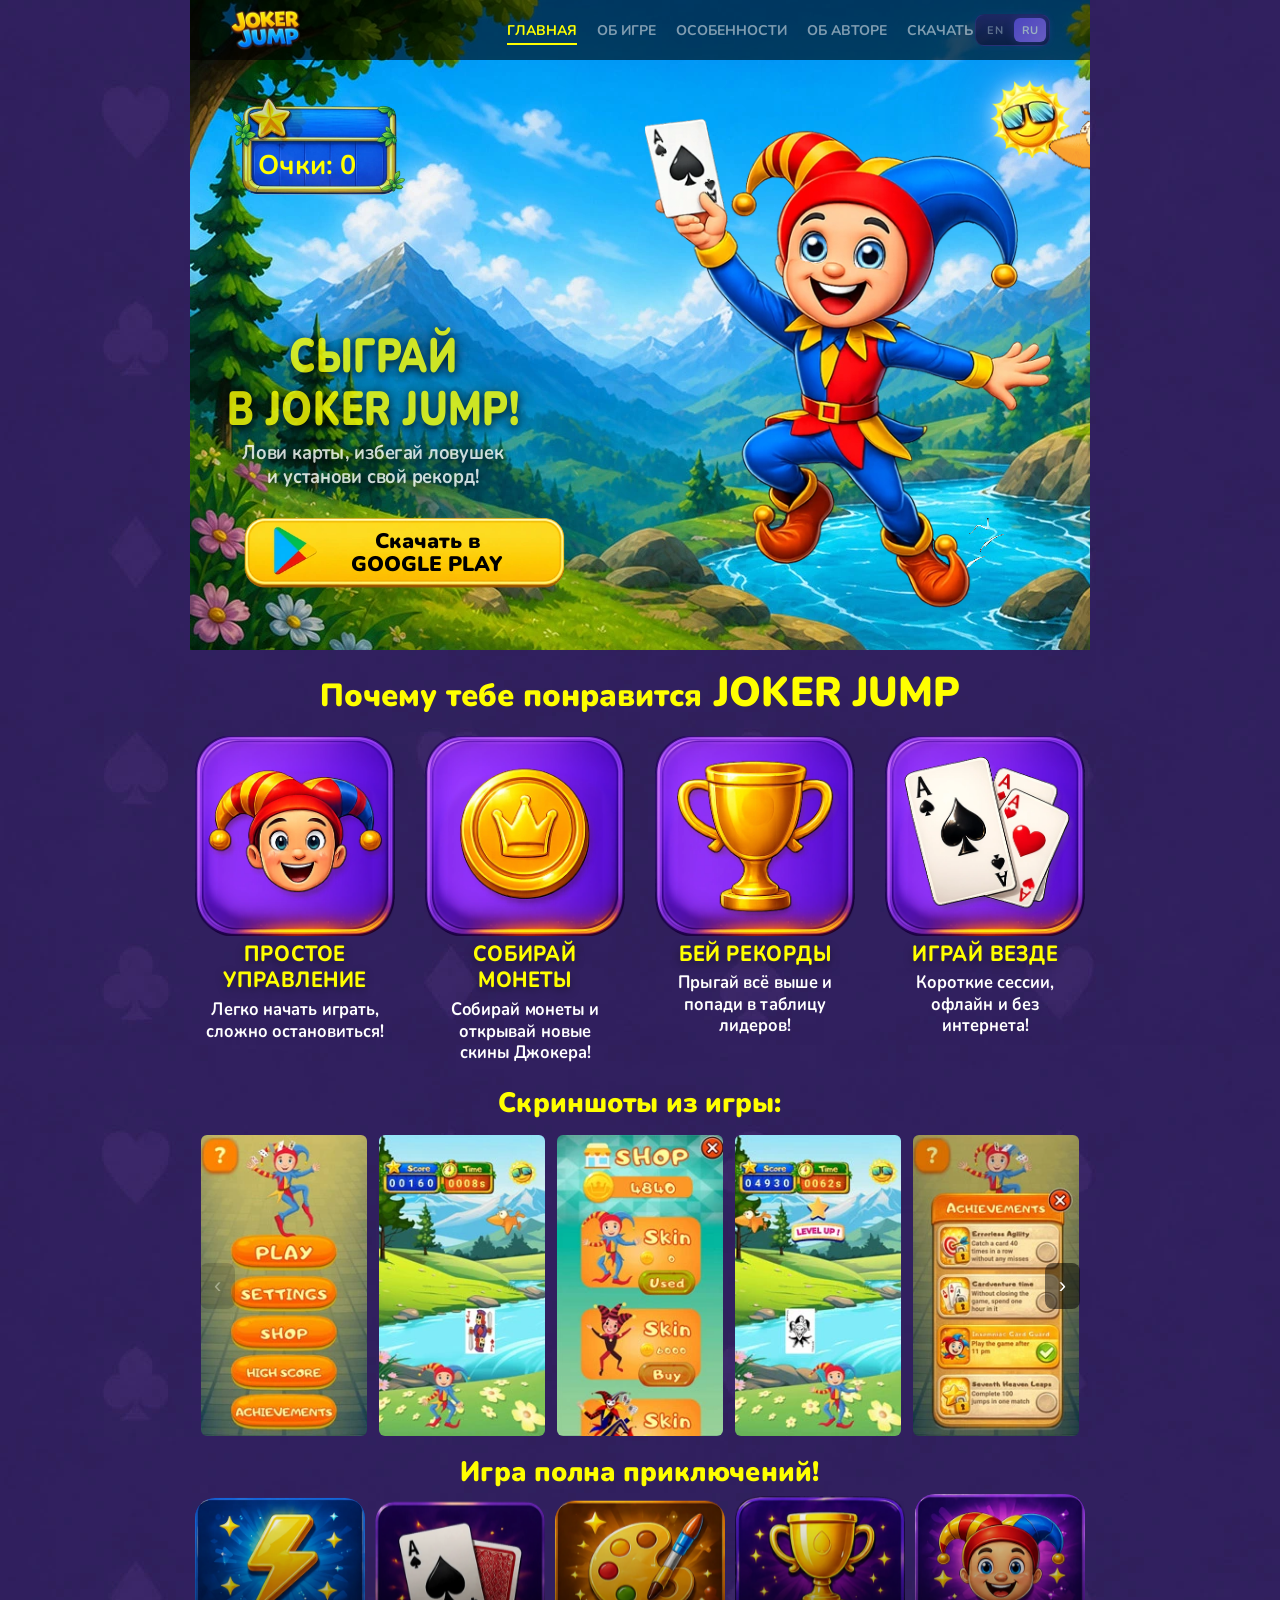
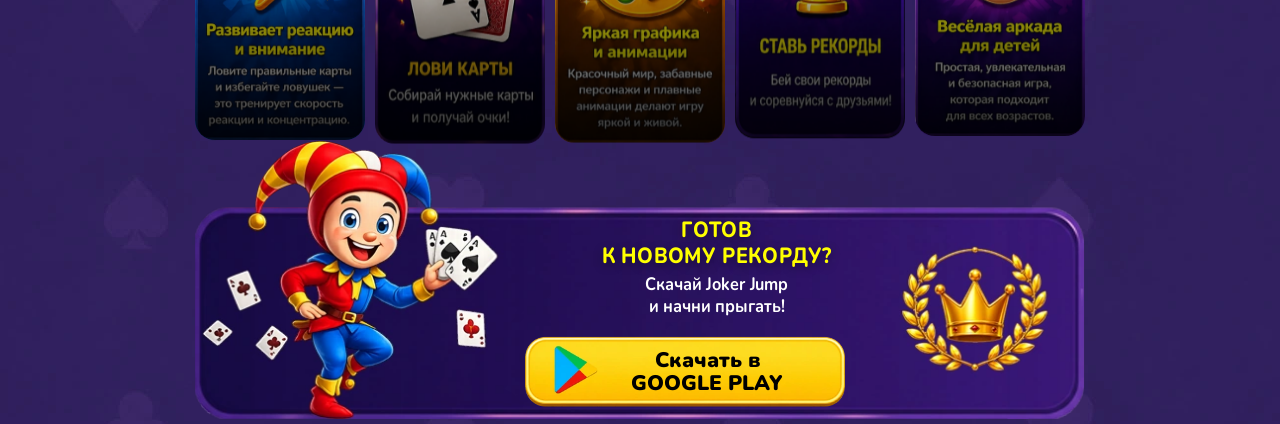
==== commit 89149060: "Add ico" ====
--- a/ru/index.html
+++ b/ru/index.html
@@ -5,6 +5,7 @@
 	<meta name="viewport"
       content="width=device-width, initial-scale=1.0">
     <title>Joker Jump</title>
+	<link rel="icon" href="../assets/images/favicon.png">
     <link rel="stylesheet" href="../assets/styles/styles.css">
 	<link href="https://fonts.googleapis.com/css2?family=Baloo+2:wght@400;600;700&display=swap" rel="stylesheet">
 	<link href="https://fonts.googleapis.com/css2?family=Nunito:wght@400;600;700;800&display=swap" rel="stylesheet">
@@ -15,10 +16,7 @@
         translateX(-7%)
 }
 }
-<!-- .plaque-text { -->
-    <!-- top: 35%; -->
-    <!-- transform: translate(-31%, -20%); -->
-<!-- } -->
+
 </style>
 </head>
 
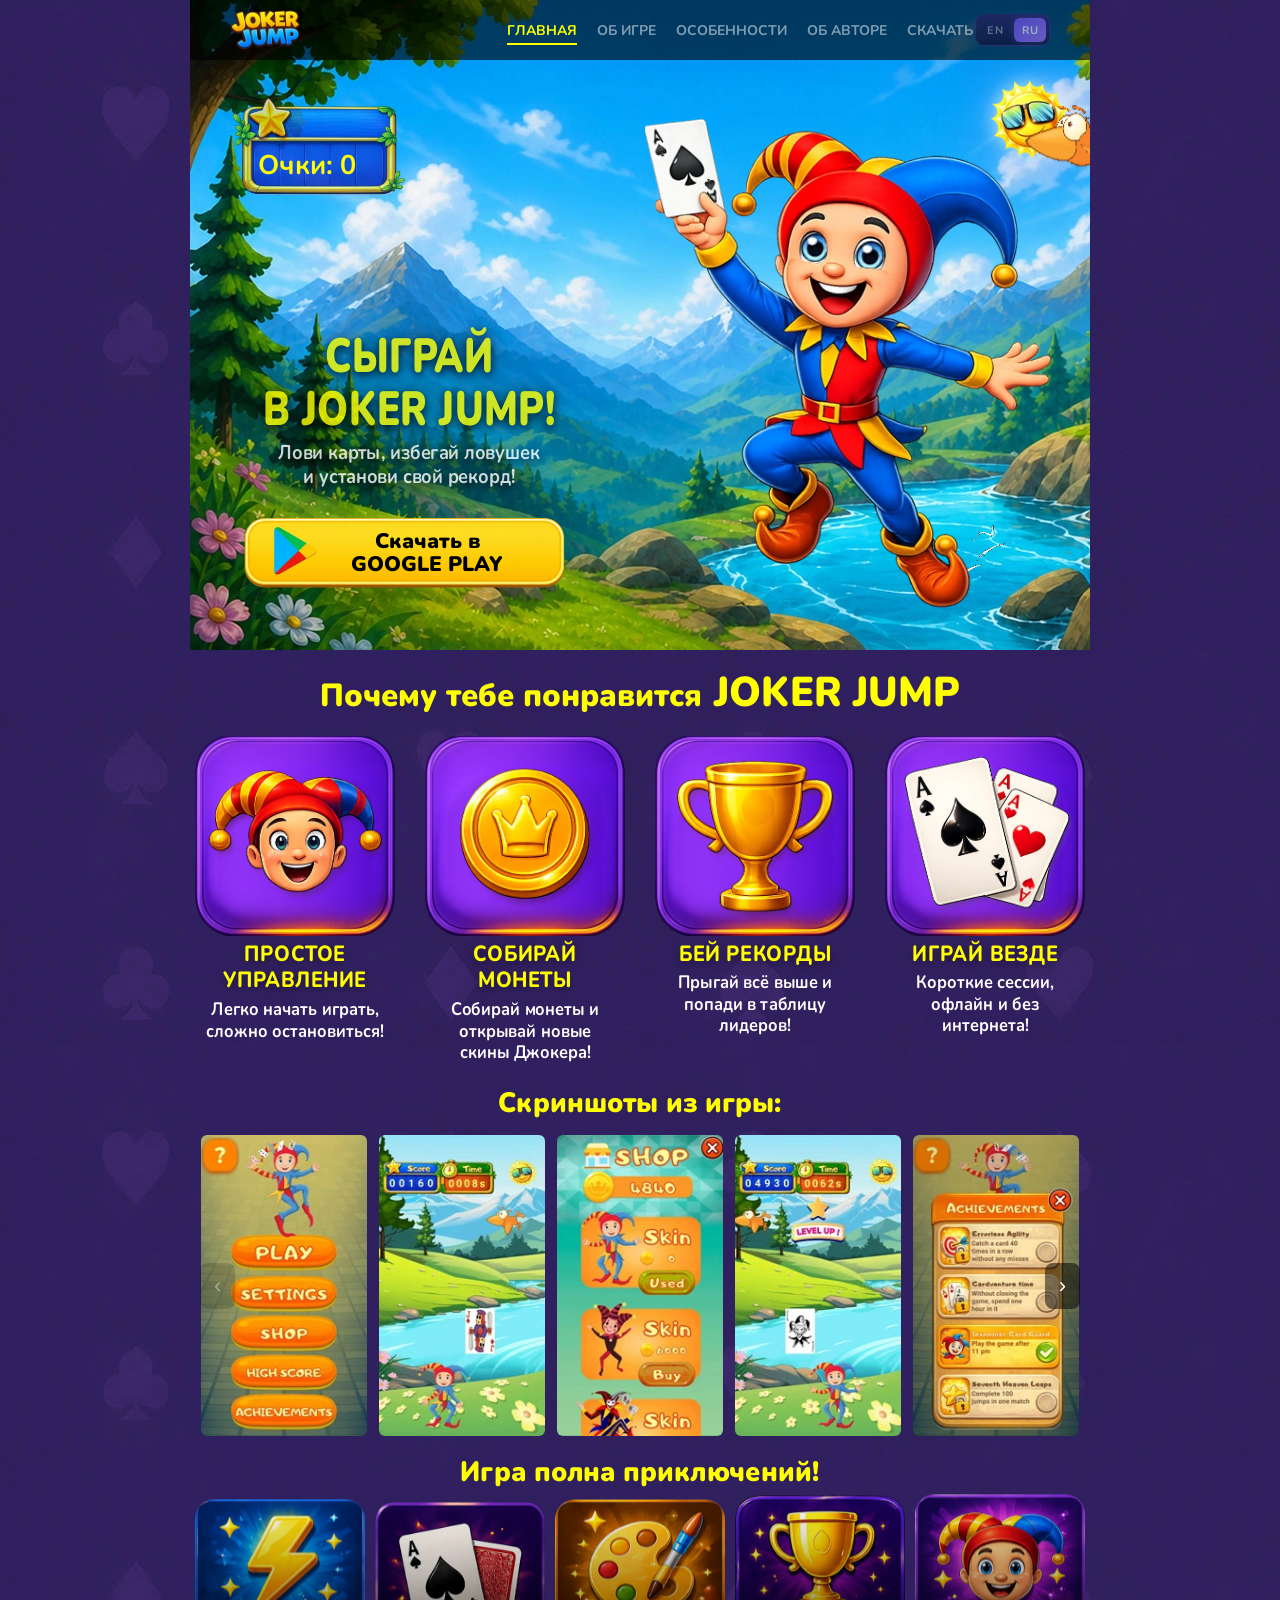
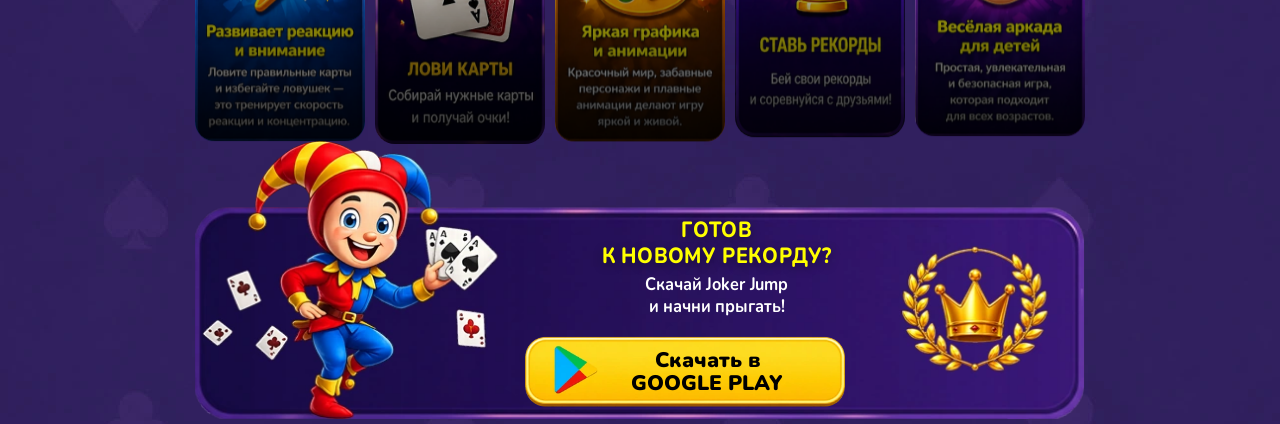
==== commit 4d2cd941: "fix btn3" ====
--- a/ru/index.html
+++ b/ru/index.html
@@ -9,15 +9,17 @@
     <link rel="stylesheet" href="../assets/styles/styles.css">
 	<link href="https://fonts.googleapis.com/css2?family=Baloo+2:wght@400;600;700&display=swap" rel="stylesheet">
 	<link href="https://fonts.googleapis.com/css2?family=Nunito:wght@400;600;700;800&display=swap" rel="stylesheet">
-<style>
-@media (max-width:768px){
-.hero-text{
-    transform:
-        translateX(-7%)
-}
-}
-
-</style>
+	<style>
+		.hero-text{
+			left:4%;
+		}
+		@media (max-width:768px){
+		.hero-text{
+			transform:
+				translateX(-7%)
+		}
+		}
+	</style>
 </head>
 
 <body>
--- a/assets/styles/styles.css
+++ b/assets/styles/styles.css
@@ -631,13 +631,13 @@
 .btn3 {
     top: 70%;
     left: 0%;
-    --tx: 95%;
-    --ty: -50%;
+    --tx: -45%;
+    --ty: -55%;
     transform: translate(95%, -50%) scale(1);
 }
 
 .download-btn:hover {
-    transform: translate(var(--tx, 0), var(--ty, 0)) scale(1.04);
+    transform: translate(var(--tx, 0), var(--ty, 0)) scale(1.1);
     filter: brightness(1.08);
     box-shadow: 0 15px 35px rgba(0,0,0,0.45);
 }
@@ -834,7 +834,7 @@
   .btn3{
     top:70%;
     left:50%;
-    transform: translate(-45%, -50%) scale(1.1);
+    transform: translate(-45%, -50%) scale(1);
 }
 }
 
